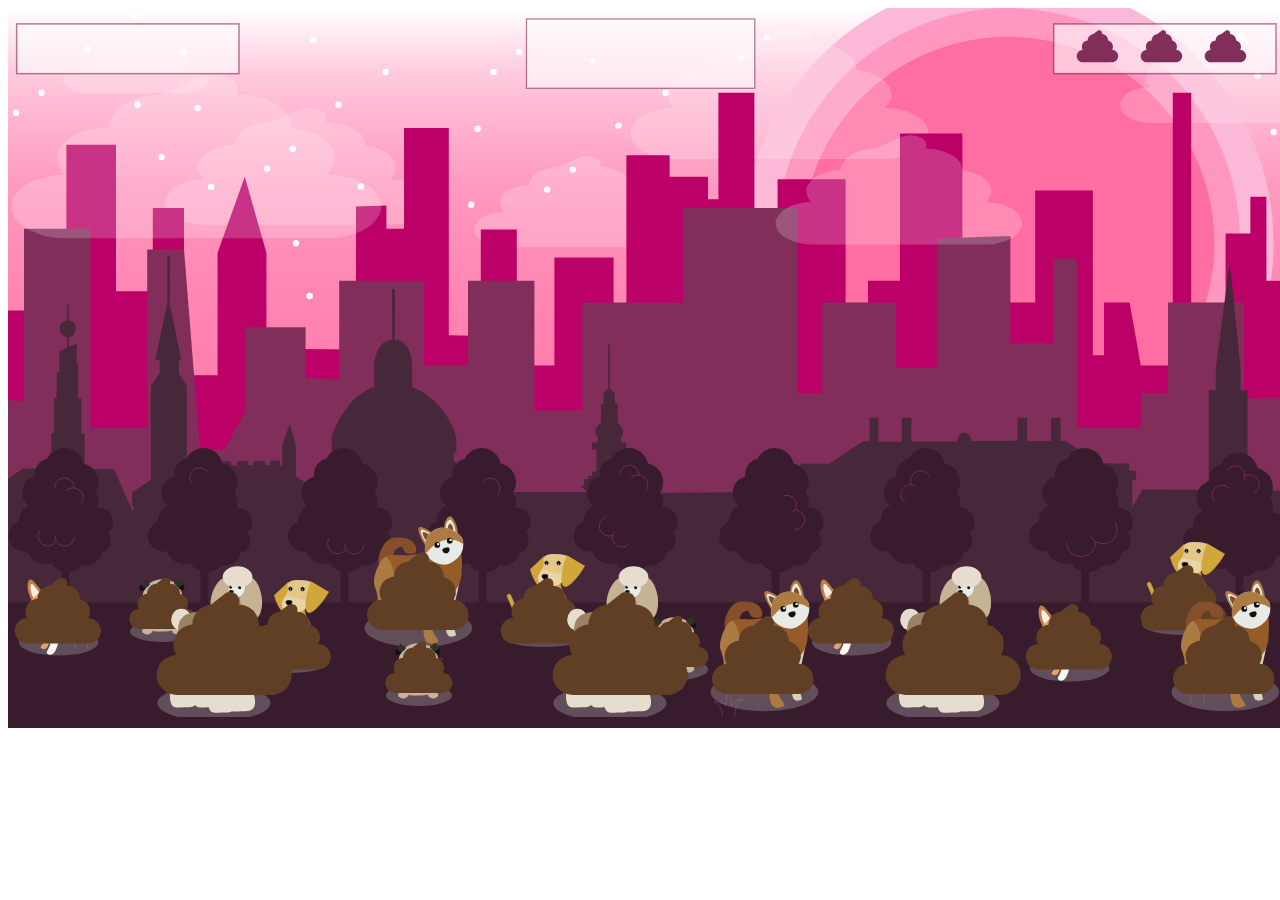
==== index.html @ f3a8248a "all active elements implemented" ====
<!DOCTYPE html>
<html lang="da">

<head>
    <meta charset="utf-8">
    <meta name="viewport" content="width=device-width, initial-scale=1.0">
    <title>Hundespillet</title>
    <link rel="stylesheet" href="stylesheet.css">
</head>

<body>

    <div id="screen">
        <div id="menu_background"></div>
        <div id="game">
            <div id="game_background"></div>

            <div id="game_elements">

                <!-- Corgi -->
                <div id="Corgi_1"></div>
                <div id="Lort_Interaktiv_Corgi_1"></div>

                <div id="Corgi_2"></div>
                <div id="Lort_Interaktiv_Corgi_2"></div>

                <div id="Corgi_3"></div>
                <div id="Lort_Interaktiv_Corgi_3"></div>

                <!-- Lab -->
                <div id="Lab_1"></div>
                <div id="Lort_Interaktiv_Lab_1"></div>

                <div id="Lab_2"></div>
                <div id="Lort_Interaktiv_Lab_2"></div>

                <div id="Lab_3"></div>
                <div id="Lort_Interaktiv_Lab_3"></div>

                <!-- Mops -->
                <div id="Mops_1"></div>
                <div id="Lort_Interaktiv_Mops_1"></div>

                <div id="Mops_2"></div>
                <div id="Lort_Interaktiv_Mops_2"></div>

                <div id="Mops_3"></div>
                <div id="Lort_Interaktiv_Mops_3"></div>

                <!-- Puddel -->
                <div id="Puddel_1"></div>
                <div id="Lort_Interaktiv_Puddel_1"></div>

                <div id="Puddel_2"></div>
                <div id="Lort_Interaktiv_Puddel_2"></div>

                <div id="Puddel_3"></div>
                <div id="Lort_Interaktiv_Puddel_3"></div>

                <!-- Shiba Inu -->
                <div id="Shiba_Inu_1"></div>
                <div id="Lort_Interaktiv_Shiba_Inu_1"></div>

                <div id="Shiba_Inu_2"></div>
                <div id="Lort_Interaktiv_Shiba_Inu_2"></div>

                <div id="Shiba_Inu_3"></div>
                <div id="Lort_Interaktiv_Shiba_Inu_3"></div>

                <!-- Skyer -->
                <div id="Sky_1"> </div>
                <div id="Sky_2"></div>
            </div>

            <div id="game_ui">

                <!-- Point -->
                <div id="Point_Square"></div>

                <!-- Time -->
                <div id="Time_Square"></div>

                <!-- Life -->
                <div id="Life_Square"></div>
                <div id="Lort_Plus_1"></div>
                <div id="Lort_Plus_2"></div>
                <div id="Lort_Plus_3"> </div>

            </div>
        </div>

        <!-- STARTSKÆRM -->
        <div id="start">
            <div id="Lort_Start"></div>
        </div>

        <!-- SETTINGS MENU -->
        <div id="settings">
            <div id="Music"></div>
            <div id="Sound"></div>
            <div id="Exit"></div>
        </div>

        <!-- GAME OVER -->
        <div id="gameover">
            <div id="Play_Again"></div>
        </div>

        <!-- LEVEL COMPLETE -->
        <div id="levelcomplete">
            <div id="Play_More"></div>
        </div>
    </div>

</body>

</html>
---- stylesheet.css ----
#game_background {
    background-image: url(grafik/Baggrund.svg);
    background-repeat: no-repeat;
    background-size: 100%;

    width: 100vw;
    height: 56.25vw;

    position: relative;
    top: 0vw;
    left: 0vw;
}

#Point_Square {
    background-image: url(grafik/Point_Life_Square.svg);
    background-repeat: no-repeat;
    background-size: 100%;

    width: 20vw;
    height: 8vw;

    position: absolute;
    top: 0vw;
    left: 0vw;
}

#Time_Square {
    background-image: url(grafik/Time_Square.svg);
    background-repeat: no-repeat;
    background-size: 100%;

    width: 20vw;
    height: 8vw;

    position: absolute;
    top: 0vw;
    left: 40vw;
}

#Life_Square {
    background-image: url(grafik/Point_Life_Square.svg);
    background-repeat: no-repeat;
    background-size: 100%;

    width: 20vw;
    height: 8vw;

    position: absolute;
    top: 0vw;
    left: 81vw;
}

#Lort_Plus_1 {
    background-image: url(grafik/Lort_Plus_Point.svg);
    background-repeat: no-repeat;
    background-size: 100%;

    width: 3.5vw;
    height: 3.5vw;

    position: absolute;
    top: 2.3vw;
    left: 84vw;
    z-index: 2;
}

#Lort_Plus_2 {
    background-image: url(grafik/Lort_Plus_Point.svg);
    background-repeat: no-repeat;
    background-size: 100%;

    width: 3.5vw;
    height: 3.5vw;

    position: absolute;
    top: 2.3vw;
    left: 89vw;
    z-index: 2;
}

#Lort_Plus_3 {
    background-image: url(grafik/Lort_Plus_Point.svg);
    background-repeat: no-repeat;
    background-size: 100%;

    width: 3.5vw;
    height: 3.5vw;

    position: absolute;
    top: 2.3vw;
    left: 94vw;
    z-index: 2;
}

#Sky_1 {
    background-image: url(grafik/Sky.svg);
    background-repeat: no-repeat;
    background-size: 100%;

    width: 30vw;
    height: 15vw;

    position: absolute;
    top: 5vw;
    left: 0vw;
    z-index: 2;
}

#Sky_2 {
    background-image: url(grafik/Sky.svg);
    background-repeat: no-repeat;
    background-size: 100%;

    width: 20vw;
    height: 10vw;

    position: absolute;
    top: 10vw;
    left: 60vw;
    z-index: 2;
}

#Corgi_1 {
    background-image: url(grafik/Corgi.svg);
    background-repeat: no-repeat;
    background-size: 70%;

    width: 10vw;
    height: 10vw;

    position: absolute;
    top: 45vw;
    left: 1vw;
    z-index: 2;
}

#Lort_Interaktiv_Corgi_1 {
    background-image: url(grafik/Lort_Interaktiv.svg);
    background-repeat: no-repeat;
    background-size: 70%;

    width: 10vw;
    height: 10vw;

    position: absolute;
    top: 45vw;
    left: 1vw;
    z-index: 3;
}

#Corgi_2 {
    background-image: url(grafik/Corgi.svg);
    background-repeat: no-repeat;
    background-size: 70%;

    width: 10vw;
    height: 10vw;

    position: absolute;
    top: 47vw;
    left: 80vw;
    z-index: 2;
}

#Lort_Interaktiv_Corgi_2 {
    background-image: url(grafik/Lort_Interaktiv.svg);
    background-repeat: no-repeat;
    background-size: 70%;

    width: 10vw;
    height: 10vw;

    position: absolute;
    top: 47vw;
    left: 80vw;
    z-index: 3;
}

#Corgi_3 {
    background-image: url(grafik/Corgi.svg);
    background-repeat: no-repeat;
    background-size: 70%;

    width: 10vw;
    height: 10vw;

    position: absolute;
    top: 45vw;
    left: 63vw;
    z-index: 2;
}

#Lort_Interaktiv_Corgi_3 {
    background-image: url(grafik/Lort_Interaktiv.svg);
    background-repeat: no-repeat;
    background-size: 70%;

    width: 10vw;
    height: 10vw;

    position: absolute;
    top: 45vw;
    left: 63vw;
    z-index: 3;
}

#Lab_1 {
    background-image: url(grafik/Lab.svg);
    background-repeat: no-repeat;
    background-size: 70%;

    width: 10vw;
    height: 12vw;

    position: absolute;
    top: 42vw;
    left: 89vw;
    z-index: 2;
}

#Lort_Interaktiv_Lab_1 {
    background-image: url(grafik/Lort_Interaktiv.svg);
    background-repeat: no-repeat;
    background-size: 70%;

    width: 10vw;
    height: 10vw;

    position: absolute;
    top: 44vw;
    left: 89vw;
    z-index: 3;
}

#Lab_2 {
    background-image: url(grafik/Lab.svg);
    background-repeat: no-repeat;
    background-size: 70%;

    width: 10vw;
    height: 12vw;

    position: absolute;
    top: 43vw;
    left: 39vw;
    z-index: 2;
}

#Lort_Interaktiv_Lab_2 {
    background-image: url(grafik/Lort_Interaktiv.svg);
    background-repeat: no-repeat;
    background-size: 70%;

    width: 10vw;
    height: 10vw;

    position: absolute;
    top: 45vw;
    left: 39vw;
    z-index: 3;
}

#Lab_3 {
    background-image: url(grafik/Lab.svg);
    background-repeat: no-repeat;
    background-size: 70%;

    width: 10vw;
    height: 12vw;

    position: absolute;
    top: 45vw;
    left: 19vw;
    z-index: 2;
}

#Lort_Interaktiv_Lab_3 {
    background-image: url(grafik/Lort_Interaktiv.svg);
    background-repeat: no-repeat;
    background-size: 70%;

    width: 10vw;
    height: 10vw;

    position: absolute;
    top: 47vw;
    left: 19vw;
    z-index: 3;
}

#Mops_1 {
    background-image: url(grafik/Mops.svg);
    background-repeat: no-repeat;
    background-size: 55%;

    width: 10vw;
    height: 10vw;

    position: absolute;
    top: 45vw;
    left: 10vw;
    z-index: 2;
}

#Lort_Interaktiv_Mops_1 {
    background-image: url(grafik/Lort_Interaktiv.svg);
    background-repeat: no-repeat;
    background-size: 55%;

    width: 10vw;
    height: 10vw;

    position: absolute;
    top: 45vw;
    left: 10vw;
    z-index: 3;
}

#Mops_2 {
    background-image: url(grafik/Mops.svg);
    background-repeat: no-repeat;
    background-size: 55%;

    width: 10vw;
    height: 10vw;

    position: absolute;
    top: 50vw;
    left: 30vw;
    z-index: 4;
}

#Lort_Interaktiv_Mops_2 {
    background-image: url(grafik/Lort_Interaktiv.svg);
    background-repeat: no-repeat;
    background-size: 55%;

    width: 10vw;
    height: 10vw;

    position: absolute;
    top: 50vw;
    left: 30vw;
    z-index: 5;
}

#Mops_3 {
    background-image: url(grafik/Mops.svg);
    background-repeat: no-repeat;
    background-size: 55%;

    width: 10vw;
    height: 10vw;

    position: absolute;
    top: 48vw;
    left: 50vw;
    z-index: 2;
}

#Lort_Interaktiv_Mops_3 {
    background-image: url(grafik/Lort_Interaktiv.svg);
    background-repeat: no-repeat;
    background-size: 55%;

    width: 10vw;
    height: 10vw;

    position: absolute;
    top: 48vw;
    left: 50vw;
    z-index: 3;
}

#Puddel_1 {
    background-image: url(grafik/Puddel.svg);
    background-repeat: no-repeat;
    background-size: 55%;

    width: 17vw;
    height: 12vw;

    position: absolute;
    top: 44vw;
    left: 69vw;
    z-index: 2;
}

#Lort_Interaktiv_Puddel_1 {
    background-image: url(grafik/Lort_Interaktiv.svg);
    background-repeat: no-repeat;
    background-size: 55%;

    width: 20vw;
    height: 10vw;

    position: absolute;
    top: 46vw;
    left: 69vw;
    z-index: 3;
}

#Puddel_2 {
    background-image: url(grafik/Puddel.svg);
    background-repeat: no-repeat;
    background-size: 55%;

    width: 17vw;
    height: 12vw;

    position: absolute;
    top: 44vw;
    left: 43vw;
    z-index: 4;
}

#Lort_Interaktiv_Puddel_2 {
    background-image: url(grafik/Lort_Interaktiv.svg);
    background-repeat: no-repeat;
    background-size: 55%;

    width: 20vw;
    height: 10vw;

    position: absolute;
    top: 46vw;
    left: 43vw;
    z-index: 5;
}

#Puddel_3 {
    background-image: url(grafik/Puddel.svg);
    background-repeat: no-repeat;
    background-size: 55%;

    width: 17vw;
    height: 12vw;

    position: absolute;
    top: 44vw;
    left: 12vw;
    z-index: 4;
}

#Lort_Interaktiv_Puddel_3 {
    background-image: url(grafik/Lort_Interaktiv.svg);
    background-repeat: no-repeat;
    background-size: 55%;

    width: 20vw;
    height: 10vw;

    position: absolute;
    top: 46vw;
    left: 12vw;
    z-index: 5;
}

#Shiba_Inu_1 {
    background-image: url(grafik/Shiba_Inu.svg);
    background-repeat: no-repeat;
    background-size: 55%;

    width: 17vw;
    height: 12vw;

    position: absolute;
    top: 40vw;
    left: 28vw;
    z-index: 2;
}

#Lort_Interaktiv_Shiba_Inu_1 {
    background-image: url(grafik/Lort_Interaktiv.svg);
    background-repeat: no-repeat;
    background-size: 55%;

    width: 15vw;
    height: 10vw;

    position: absolute;
    top: 43vw;
    left: 28.50vw;
    z-index: 3;
}

#Shiba_Inu_2 {
    background-image: url(grafik/Shiba_Inu.svg);
    background-repeat: no-repeat;
    background-size: 55%;

    width: 17vw;
    height: 12vw;

    position: absolute;
    top: 45vw;
    left: 55vw;
    z-index: 4;
}

#Lort_Interaktiv_Shiba_Inu_2 {
    background-image: url(grafik/Lort_Interaktiv.svg);
    background-repeat: no-repeat;
    background-size: 55%;

    width: 15vw;
    height: 10vw;

    position: absolute;
    top: 48vw;
    left: 55.50vw;
    z-index: 5;
}

#Shiba_Inu_3 {
    background-image: url(grafik/Shiba_Inu.svg);
    background-repeat: no-repeat;
    background-size: 55%;

    width: 17vw;
    height: 12vw;

    position: absolute;
    top: 45vw;
    left: 91vw;
    z-index: 4;
}

#Lort_Interaktiv_Shiba_Inu_3 {
    background-image: url(grafik/Lort_Interaktiv.svg);
    background-repeat: no-repeat;
    background-size: 55%;

    width: 15vw;
    height: 10vw;

    position: absolute;
    top: 48vw;
    left: 91.50vw;
    z-index: 5;
}
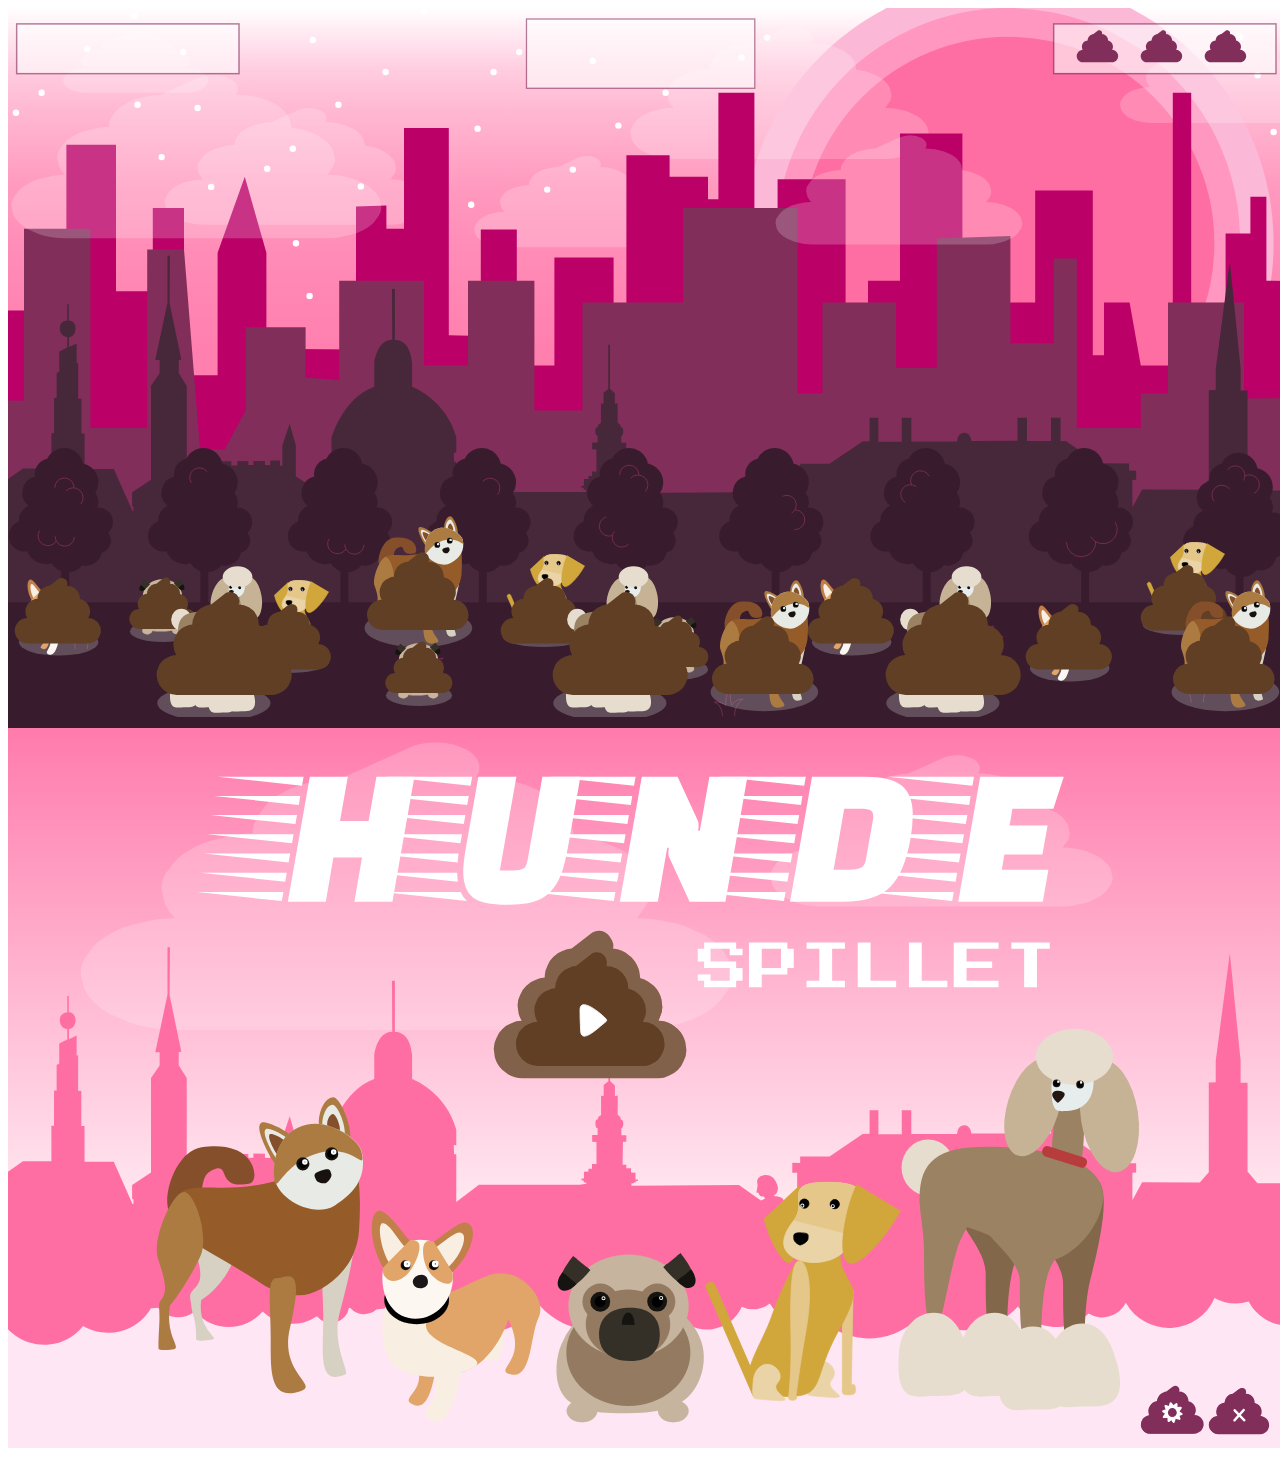
==== commit 504ec91c: "titelskærm complete (all elements implemented)" ====
--- a/index.html
+++ b/index.html
@@ -89,9 +89,11 @@
             </div>
         </div>
 
-        <!-- STARTSKÆRM -->
+        <!-- TITELSKÆRM -->
         <div id="start">
-            <div id="Lort_Start"></div>
+            <div id="Startknap"></div>
+            <div id="Start_Exit"></div>
+            <div id="Start_Settings"></div>
         </div>
 
         <!-- SETTINGS MENU -->
--- a/stylesheet.css
+++ b/stylesheet.css
@@ -1,3 +1,5 @@
+/********** SPIL **********/
+
 #game_background {
     background-image: url(grafik/Baggrund.svg);
     background-repeat: no-repeat;
@@ -539,3 +541,59 @@
     left: 91.50vw;
     z-index: 5;
 }
+
+/********** TITELSKÆRM **********/
+#start {
+    background-image: url(grafik/Titelsk%C3%A6rm.svg);
+    background-repeat: no-repeat;
+    background-size: 100%;
+
+    width: 100vw;
+    height: 56.25vw;
+
+    position: relative;
+    top: 0vw;
+    left: 0vw;
+}
+
+#Startknap {
+    background-image: url(grafik/Lort_Start.svg);
+    background-repeat: no-repeat;
+    background-size: 100%;
+
+    width: 16vw;
+    height: 16vw;
+
+    position: absolute;
+    top: 15vw;
+    left: 37.50vw;
+    z-index: 1;
+}
+
+#Start_Settings {
+    background-image: url(grafik/Lort_Settings.svg);
+    background-repeat: no-repeat;
+    background-size: 100%;
+
+    width: 5.5vw;
+    height: 6vw;
+
+    position: absolute;
+    top: 51.1vw;
+    left: 88.2vw;
+    z-index: 2;
+}
+
+#Start_Exit {
+    background-image: url(grafik/Lort_Exit.svg);
+    background-repeat: no-repeat;
+    background-size: 100%;
+
+    width: 5.5vw;
+    height: 6vw;
+
+    position: absolute;
+    top: 51.1vw;
+    left: 93.4vw;
+    z-index: 2;
+}
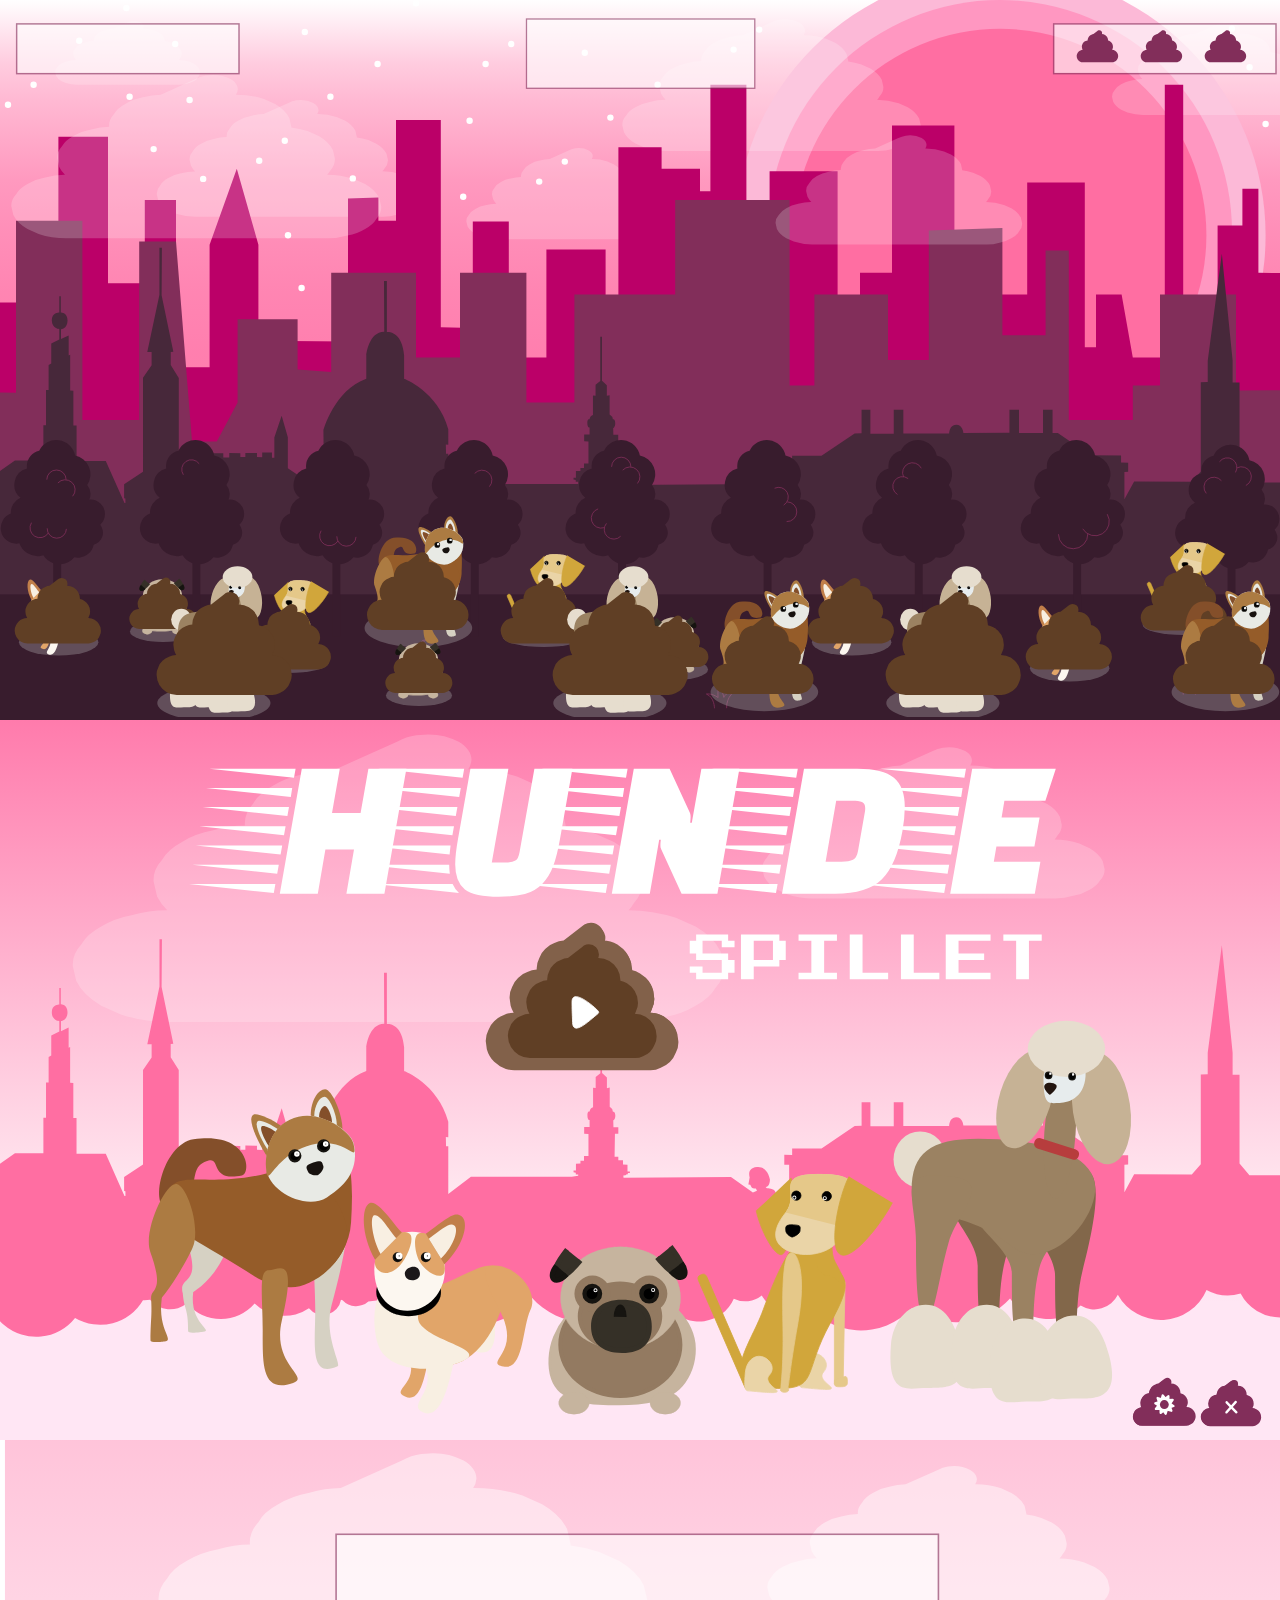
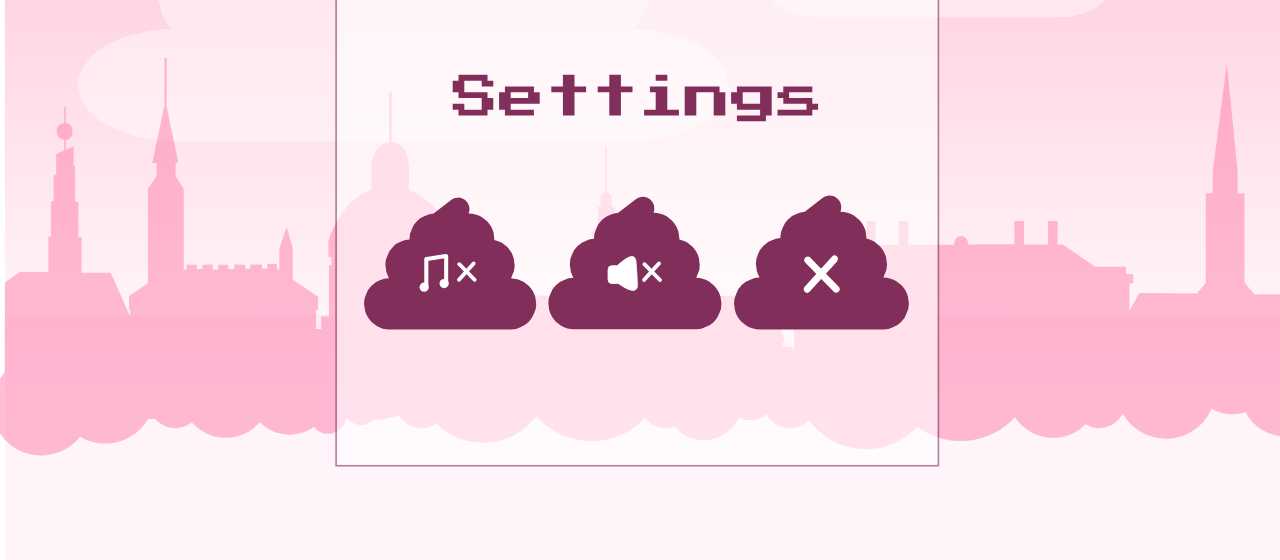
==== commit 5e2ecca4: "settings completed (new files in grafik)" ====
--- a/index.html
+++ b/index.html
@@ -98,9 +98,9 @@
 
         <!-- SETTINGS MENU -->
         <div id="settings">
-            <div id="Music"></div>
-            <div id="Sound"></div>
-            <div id="Exit"></div>
+            <div id="Settings_Music"></div>
+            <div id="Settings_Sound"></div>
+            <div id="Settings_Exit"></div>
         </div>
 
         <!-- GAME OVER -->
--- a/stylesheet.css
+++ b/stylesheet.css
@@ -1,3 +1,7 @@
+body {
+    margin: 0;
+}
+
 /********** SPIL **********/
 
 #game_background {
@@ -597,3 +601,59 @@
     left: 93.4vw;
     z-index: 2;
 }
+
+/********** SETTINGS **********/
+#settings {
+    background-image: url(grafik/Settings.svg);
+    background-repeat: no-repeat;
+    background-size: 100%;
+
+    width: 100vw;
+    height: 56.25vw;
+
+    position: relative;
+    top: 0vw;
+    left: 0vw;
+}
+
+#Settings_Music {
+    background-image: url(grafik/Lort_Mute_Music.svg);
+    background-repeat: no-repeat;
+    background-size: 100%;
+
+    width: 16vw;
+    height: 16vw;
+
+    position: absolute;
+    top: 27vw;
+    left: 27.2vw;
+    z-index: 1;
+}
+
+#Settings_Sound {
+    background-image: url(grafik/Lort_Mute_Sound.svg);
+    background-repeat: no-repeat;
+    background-size: 100%;
+
+    width: 16vw;
+    height: 16vw;
+
+    position: absolute;
+    top: 27vw;
+    left: 41.6vw;
+    z-index: 1;
+}
+
+#Settings_Exit {
+    background-image: url(grafik/Lort_Exit.svg);
+    background-repeat: no-repeat;
+    background-size: 100%;
+
+    width: 16vw;
+    height: 16vw;
+
+    position: absolute;
+    top: 26.4vw;
+    left: 56.1vw;
+    z-index: 1;
+}
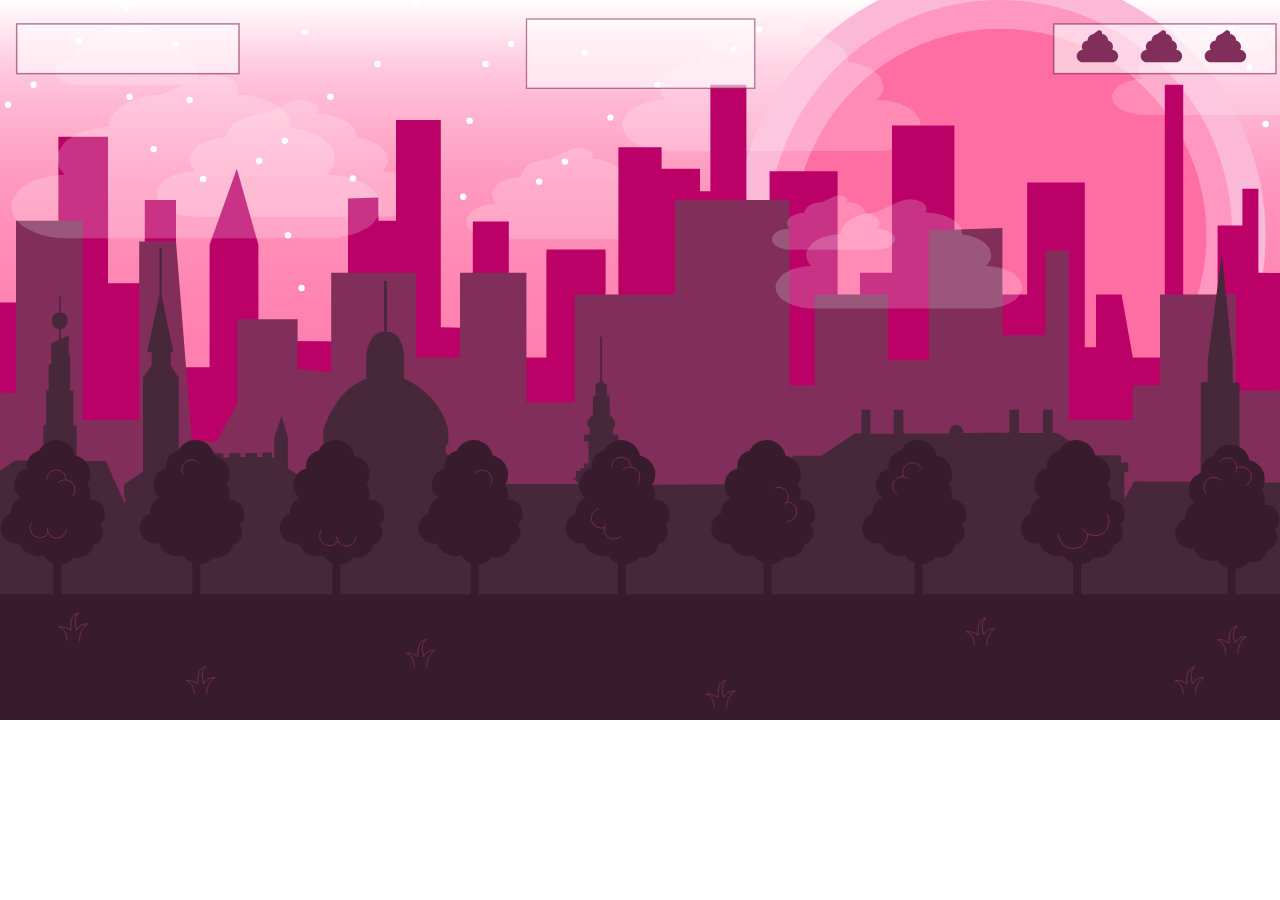
==== commit 5260fadd: "sky animations added" ====
--- a/index.html
+++ b/index.html
@@ -68,8 +68,10 @@
                 <div id="Lort_Interaktiv_Shiba_Inu_3"></div>
 
                 <!-- Skyer -->
-                <div id="Sky_1"> </div>
-                <div id="Sky_2"></div>
+                <div id="Sky_1" class="sky_1_side_to_side"></div>
+                <div id="Sky_2" class="sky_2_side_to_side"></div>
+                <div id="Sky_3" class="sky_3_side_to_side"></div>
+                <div id="Sky_4" class="sky_4_side_to_side"></div>
             </div>
 
             <div id="game_ui">
--- a/stylesheet.css
+++ b/stylesheet.css
@@ -112,6 +112,14 @@
     z-index: 2;
 }
 
+.sky_1_side_to_side {
+    animation-name: side_to_side;
+    animation-duration: 40s;
+    animation-iteration-count: infinite;
+    animation-fill-mode: forwards;
+    animation-timing-function: linear;
+}
+
 #Sky_2 {
     background-image: url(grafik/Sky.svg);
     background-repeat: no-repeat;
@@ -121,539 +129,664 @@
     height: 10vw;
 
     position: absolute;
-    top: 10vw;
+    top: 15vw;
     left: 60vw;
     z-index: 2;
 }
 
-#Corgi_1 {
-    background-image: url(grafik/Corgi.svg);
-    background-repeat: no-repeat;
-    background-size: 70%;
-
-    width: 10vw;
-    height: 10vw;
-
-    position: absolute;
-    top: 45vw;
-    left: 1vw;
-    z-index: 2;
-}
-
-#Lort_Interaktiv_Corgi_1 {
-    background-image: url(grafik/Lort_Interaktiv.svg);
-    background-repeat: no-repeat;
-    background-size: 70%;
-
-    width: 10vw;
-    height: 10vw;
-
-    position: absolute;
-    top: 45vw;
-    left: 1vw;
-    z-index: 3;
-}
-
-#Corgi_2 {
-    background-image: url(grafik/Corgi.svg);
-    background-repeat: no-repeat;
-    background-size: 70%;
-
-    width: 10vw;
-    height: 10vw;
-
-    position: absolute;
-    top: 47vw;
-    left: 80vw;
-    z-index: 2;
-}
-
-#Lort_Interaktiv_Corgi_2 {
-    background-image: url(grafik/Lort_Interaktiv.svg);
-    background-repeat: no-repeat;
-    background-size: 70%;
-
-    width: 10vw;
-    height: 10vw;
-
-    position: absolute;
-    top: 47vw;
-    left: 80vw;
-    z-index: 3;
-}
-
-#Corgi_3 {
-    background-image: url(grafik/Corgi.svg);
-    background-repeat: no-repeat;
-    background-size: 70%;
-
-    width: 10vw;
-    height: 10vw;
-
-    position: absolute;
-    top: 45vw;
-    left: 63vw;
-    z-index: 2;
-}
-
-#Lort_Interaktiv_Corgi_3 {
-    background-image: url(grafik/Lort_Interaktiv.svg);
-    background-repeat: no-repeat;
-    background-size: 70%;
-
-    width: 10vw;
-    height: 10vw;
-
-    position: absolute;
-    top: 45vw;
-    left: 63vw;
-    z-index: 3;
-}
-
-#Lab_1 {
-    background-image: url(grafik/Lab.svg);
-    background-repeat: no-repeat;
-    background-size: 70%;
-
-    width: 10vw;
-    height: 12vw;
-
-    position: absolute;
-    top: 42vw;
-    left: 89vw;
-    z-index: 2;
-}
-
-#Lort_Interaktiv_Lab_1 {
-    background-image: url(grafik/Lort_Interaktiv.svg);
-    background-repeat: no-repeat;
-    background-size: 70%;
-
-    width: 10vw;
-    height: 10vw;
-
-    position: absolute;
-    top: 44vw;
-    left: 89vw;
-    z-index: 3;
-}
-
-#Lab_2 {
-    background-image: url(grafik/Lab.svg);
-    background-repeat: no-repeat;
-    background-size: 70%;
-
-    width: 10vw;
-    height: 12vw;
-
-    position: absolute;
-    top: 43vw;
-    left: 39vw;
-    z-index: 2;
-}
-
-#Lort_Interaktiv_Lab_2 {
-    background-image: url(grafik/Lort_Interaktiv.svg);
-    background-repeat: no-repeat;
-    background-size: 70%;
-
-    width: 10vw;
-    height: 10vw;
-
-    position: absolute;
-    top: 45vw;
-    left: 39vw;
-    z-index: 3;
-}
-
-#Lab_3 {
-    background-image: url(grafik/Lab.svg);
-    background-repeat: no-repeat;
-    background-size: 70%;
-
-    width: 10vw;
-    height: 12vw;
-
-    position: absolute;
-    top: 45vw;
-    left: 19vw;
-    z-index: 2;
-}
-
-#Lort_Interaktiv_Lab_3 {
-    background-image: url(grafik/Lort_Interaktiv.svg);
-    background-repeat: no-repeat;
-    background-size: 70%;
-
-    width: 10vw;
-    height: 10vw;
-
-    position: absolute;
-    top: 47vw;
-    left: 19vw;
-    z-index: 3;
-}
-
-#Mops_1 {
-    background-image: url(grafik/Mops.svg);
-    background-repeat: no-repeat;
-    background-size: 55%;
-
-    width: 10vw;
-    height: 10vw;
-
-    position: absolute;
-    top: 45vw;
-    left: 10vw;
-    z-index: 2;
-}
-
-#Lort_Interaktiv_Mops_1 {
-    background-image: url(grafik/Lort_Interaktiv.svg);
-    background-repeat: no-repeat;
-    background-size: 55%;
-
-    width: 10vw;
-    height: 10vw;
-
-    position: absolute;
-    top: 45vw;
-    left: 10vw;
-    z-index: 3;
-}
-
-#Mops_2 {
-    background-image: url(grafik/Mops.svg);
-    background-repeat: no-repeat;
-    background-size: 55%;
-
-    width: 10vw;
-    height: 10vw;
-
-    position: absolute;
-    top: 50vw;
-    left: 30vw;
-    z-index: 4;
-}
-
-#Lort_Interaktiv_Mops_2 {
-    background-image: url(grafik/Lort_Interaktiv.svg);
-    background-repeat: no-repeat;
-    background-size: 55%;
-
-    width: 10vw;
-    height: 10vw;
-
-    position: absolute;
-    top: 50vw;
-    left: 30vw;
-    z-index: 5;
-}
-
-#Mops_3 {
-    background-image: url(grafik/Mops.svg);
-    background-repeat: no-repeat;
-    background-size: 55%;
-
-    width: 10vw;
-    height: 10vw;
-
-    position: absolute;
-    top: 48vw;
-    left: 50vw;
-    z-index: 2;
-}
-
-#Lort_Interaktiv_Mops_3 {
-    background-image: url(grafik/Lort_Interaktiv.svg);
-    background-repeat: no-repeat;
-    background-size: 55%;
-
-    width: 10vw;
-    height: 10vw;
-
-    position: absolute;
-    top: 48vw;
-    left: 50vw;
-    z-index: 3;
-}
-
-#Puddel_1 {
-    background-image: url(grafik/Puddel.svg);
-    background-repeat: no-repeat;
-    background-size: 55%;
-
-    width: 17vw;
-    height: 12vw;
-
-    position: absolute;
-    top: 44vw;
-    left: 69vw;
-    z-index: 2;
-}
-
-#Lort_Interaktiv_Puddel_1 {
-    background-image: url(grafik/Lort_Interaktiv.svg);
-    background-repeat: no-repeat;
-    background-size: 55%;
+.sky_2_side_to_side {
+    animation-name: side_to_side;
+    animation-duration: 50s;
+    animation-iteration-count: infinite;
+    animation-fill-mode: forwards;
+    animation-timing-function: linear;
+}
+
+#Sky_3 {
+    background-image: url(grafik/Sky.svg);
+    background-repeat: no-repeat;
+    background-size: 850%;
 
     width: 20vw;
     height: 10vw;
 
     position: absolute;
-    top: 46vw;
-    left: 69vw;
-    z-index: 3;
-}
-
-#Puddel_2 {
-    background-image: url(grafik/Puddel.svg);
-    background-repeat: no-repeat;
-    background-size: 55%;
-
-    width: 17vw;
-    height: 12vw;
-
-    position: absolute;
-    top: 44vw;
-    left: 43vw;
-    z-index: 4;
-}
-
-#Lort_Interaktiv_Puddel_2 {
-    background-image: url(grafik/Lort_Interaktiv.svg);
-    background-repeat: no-repeat;
-    background-size: 55%;
+    top: 15vw;
+    left: 60vw;
+    z-index: 2;
+}
+
+.sky_3_side_to_side {
+    animation-name: side_to_side;
+    animation-duration: 55s;
+    animation-iteration-count: infinite;
+    animation-fill-mode: forwards;
+    animation-timing-function: linear;
+}
+
+#Sky_4 {
+    background-image: url(grafik/Sky.svg);
+    background-repeat: no-repeat;
+    background-size: 50%;
 
     width: 20vw;
     height: 10vw;
 
     position: absolute;
-    top: 46vw;
-    left: 43vw;
-    z-index: 5;
-}
-
-#Puddel_3 {
-    background-image: url(grafik/Puddel.svg);
-    background-repeat: no-repeat;
-    background-size: 55%;
-
-    width: 17vw;
-    height: 12vw;
-
-    position: absolute;
-    top: 44vw;
-    left: 12vw;
-    z-index: 4;
-}
-
-#Lort_Interaktiv_Puddel_3 {
-    background-image: url(grafik/Lort_Interaktiv.svg);
-    background-repeat: no-repeat;
-    background-size: 55%;
-
-    width: 20vw;
-    height: 10vw;
-
-    position: absolute;
-    top: 46vw;
-    left: 12vw;
-    z-index: 5;
-}
-
-#Shiba_Inu_1 {
-    background-image: url(grafik/Shiba_Inu.svg);
-    background-repeat: no-repeat;
-    background-size: 55%;
-
-    width: 17vw;
-    height: 12vw;
-
-    position: absolute;
-    top: 40vw;
-    left: 28vw;
+    top: 15vw;
+    left: 60vw;
     z-index: 2;
 }
 
-#Lort_Interaktiv_Shiba_Inu_1 {
-    background-image: url(grafik/Lort_Interaktiv.svg);
-    background-repeat: no-repeat;
-    background-size: 55%;
-
-    width: 15vw;
-    height: 10vw;
-
-    position: absolute;
-    top: 43vw;
-    left: 28.50vw;
-    z-index: 3;
-}
-
-#Shiba_Inu_2 {
-    background-image: url(grafik/Shiba_Inu.svg);
-    background-repeat: no-repeat;
-    background-size: 55%;
-
-    width: 17vw;
-    height: 12vw;
-
-    position: absolute;
-    top: 45vw;
-    left: 55vw;
-    z-index: 4;
-}
-
-#Lort_Interaktiv_Shiba_Inu_2 {
-    background-image: url(grafik/Lort_Interaktiv.svg);
-    background-repeat: no-repeat;
-    background-size: 55%;
-
-    width: 15vw;
-    height: 10vw;
-
-    position: absolute;
-    top: 48vw;
-    left: 55.50vw;
-    z-index: 5;
-}
-
-#Shiba_Inu_3 {
-    background-image: url(grafik/Shiba_Inu.svg);
-    background-repeat: no-repeat;
-    background-size: 55%;
-
-    width: 17vw;
-    height: 12vw;
-
-    position: absolute;
-    top: 45vw;
-    left: 91vw;
-    z-index: 4;
-}
-
-#Lort_Interaktiv_Shiba_Inu_3 {
-    background-image: url(grafik/Lort_Interaktiv.svg);
-    background-repeat: no-repeat;
-    background-size: 55%;
-
-    width: 15vw;
-    height: 10vw;
-
-    position: absolute;
-    top: 48vw;
-    left: 91.50vw;
-    z-index: 5;
-}
-
-/********** TITELSKÆRM **********/
-#start {
-    background-image: url(grafik/Titelsk%C3%A6rm.svg);
-    background-repeat: no-repeat;
-    background-size: 100%;
-
-    width: 100vw;
-    height: 56.25vw;
-
-    position: relative;
-    top: 0vw;
-    left: 0vw;
-}
-
-#Startknap {
-    background-image: url(grafik/Lort_Start.svg);
-    background-repeat: no-repeat;
-    background-size: 100%;
-
-    width: 16vw;
-    height: 16vw;
-
-    position: absolute;
-    top: 15vw;
-    left: 37.50vw;
-    z-index: 1;
-}
-
-#Start_Settings {
-    background-image: url(grafik/Lort_Settings.svg);
-    background-repeat: no-repeat;
-    background-size: 100%;
-
-    width: 5.5vw;
-    height: 6vw;
-
-    position: absolute;
-    top: 51.1vw;
-    left: 88.2vw;
-    z-index: 2;
-}
-
-#Start_Exit {
-    background-image: url(grafik/Lort_Exit.svg);
-    background-repeat: no-repeat;
-    background-size: 100%;
-
-    width: 5.5vw;
-    height: 6vw;
-
-    position: absolute;
-    top: 51.1vw;
-    left: 93.4vw;
-    z-index: 2;
-}
-
-/********** SETTINGS **********/
-#settings {
-    background-image: url(grafik/Settings.svg);
-    background-repeat: no-repeat;
-    background-size: 100%;
-
-    width: 100vw;
-    height: 56.25vw;
-
-    position: relative;
-    top: 0vw;
-    left: 0vw;
-}
-
-#Settings_Music {
-    background-image: url(grafik/Lort_Mute_Music.svg);
-    background-repeat: no-repeat;
-    background-size: 100%;
-
-    width: 16vw;
-    height: 16vw;
-
-    position: absolute;
-    top: 27vw;
-    left: 27.2vw;
-    z-index: 1;
-}
-
-#Settings_Sound {
-    background-image: url(grafik/Lort_Mute_Sound.svg);
-    background-repeat: no-repeat;
-    background-size: 100%;
-
-    width: 16vw;
-    height: 16vw;
-
-    position: absolute;
-    top: 27vw;
-    left: 41.6vw;
-    z-index: 1;
-}
-
-#Settings_Exit {
-    background-image: url(grafik/Lort_Exit.svg);
-    background-repeat: no-repeat;
-    background-size: 100%;
-
-    width: 16vw;
-    height: 16vw;
-
-    position: absolute;
-    top: 26.4vw;
-    left: 56.1vw;
-    z-index: 1;
-}
+.sky_4_side_to_side {
+    animation-name: side_to_side;
+    animation-duration: 50s;
+    animation-iteration-count: infinite;
+    animation-fill-mode: forwards;
+    animation-timing-function: linear;
+}
+
+@keyframes side_to_side {
+    from {
+        transform: translateX(-100vw);
+    }
+
+    to {
+        transform: translateX(100vw);
+    }
+
+    #Corgi_1 {
+        background-image: url(grafik/Corgi.svg);
+        background-repeat: no-repeat;
+        background-size: 70%;
+
+        width: 10vw;
+        height: 10vw;
+
+        position: absolute;
+        top: 45vw;
+        left: 1vw;
+        z-index: 2;
+    }
+
+    #Lort_Interaktiv_Corgi_1 {
+        background-image: url(grafik/Lort_Interaktiv.svg);
+        background-repeat: no-repeat;
+        background-size: 70%;
+
+        width: 10vw;
+        height: 10vw;
+
+        position: absolute;
+        top: 45vw;
+        left: 1vw;
+        z-index: 3;
+    }
+
+    #Corgi_2 {
+        background-image: url(grafik/Corgi.svg);
+        background-repeat: no-repeat;
+        background-size: 70%;
+
+        width: 10vw;
+        height: 10vw;
+
+        position: absolute;
+        top: 47vw;
+        left: 80vw;
+        z-index: 2;
+    }
+
+    #Lort_Interaktiv_Corgi_2 {
+        background-image: url(grafik/Lort_Interaktiv.svg);
+        background-repeat: no-repeat;
+        background-size: 70%;
+
+        width: 10vw;
+        height: 10vw;
+
+        position: absolute;
+        top: 47vw;
+        left: 80vw;
+        z-index: 3;
+    }
+
+    #Corgi_3 {
+        background-image: url(grafik/Corgi.svg);
+        background-repeat: no-repeat;
+        background-size: 70%;
+
+        width: 10vw;
+        height: 10vw;
+
+        position: absolute;
+        top: 45vw;
+        left: 63vw;
+        z-index: 2;
+    }
+
+    #Lort_Interaktiv_Corgi_3 {
+        background-image: url(grafik/Lort_Interaktiv.svg);
+        background-repeat: no-repeat;
+        background-size: 70%;
+
+        width: 10vw;
+        height: 10vw;
+
+        position: absolute;
+        top: 45vw;
+        left: 63vw;
+        z-index: 3;
+    }
+
+    #Lab_1 {
+        background-image: url(grafik/Lab.svg);
+        background-repeat: no-repeat;
+        background-size: 70%;
+
+        width: 10vw;
+        height: 12vw;
+
+        position: absolute;
+        top: 42vw;
+        left: 89vw;
+        z-index: 2;
+    }
+
+    #Lort_Interaktiv_Lab_1 {
+        background-image: url(grafik/Lort_Interaktiv.svg);
+        background-repeat: no-repeat;
+        background-size: 70%;
+
+        width: 10vw;
+        height: 10vw;
+
+        position: absolute;
+        top: 44vw;
+        left: 89vw;
+        z-index: 3;
+    }
+
+    #Lab_2 {
+        background-image: url(grafik/Lab.svg);
+        background-repeat: no-repeat;
+        background-size: 70%;
+
+        width: 10vw;
+        height: 12vw;
+
+        position: absolute;
+        top: 43vw;
+        left: 39vw;
+        z-index: 2;
+    }
+
+    #Lort_Interaktiv_Lab_2 {
+        background-image: url(grafik/Lort_Interaktiv.svg);
+        background-repeat: no-repeat;
+        background-size: 70%;
+
+        width: 10vw;
+        height: 10vw;
+
+        position: absolute;
+        top: 45vw;
+        left: 39vw;
+        z-index: 3;
+    }
+
+    #Lab_3 {
+        background-image: url(grafik/Lab.svg);
+        background-repeat: no-repeat;
+        background-size: 70%;
+
+        width: 10vw;
+        height: 12vw;
+
+        position: absolute;
+        top: 45vw;
+        left: 19vw;
+        z-index: 2;
+    }
+
+    #Lort_Interaktiv_Lab_3 {
+        background-image: url(grafik/Lort_Interaktiv.svg);
+        background-repeat: no-repeat;
+        background-size: 70%;
+
+        width: 10vw;
+        height: 10vw;
+
+        position: absolute;
+        top: 47vw;
+        left: 19vw;
+        z-index: 3;
+    }
+
+    #Mops_1 {
+        background-image: url(grafik/Mops.svg);
+        background-repeat: no-repeat;
+        background-size: 55%;
+
+        width: 10vw;
+        height: 10vw;
+
+        position: absolute;
+        top: 45vw;
+        left: 10vw;
+        z-index: 2;
+    }
+
+    #Lort_Interaktiv_Mops_1 {
+        background-image: url(grafik/Lort_Interaktiv.svg);
+        background-repeat: no-repeat;
+        background-size: 55%;
+
+        width: 10vw;
+        height: 10vw;
+
+        position: absolute;
+        top: 45vw;
+        left: 10vw;
+        z-index: 3;
+    }
+
+    #Mops_2 {
+        background-image: url(grafik/Mops.svg);
+        background-repeat: no-repeat;
+        background-size: 55%;
+
+        width: 10vw;
+        height: 10vw;
+
+        position: absolute;
+        top: 50vw;
+        left: 30vw;
+        z-index: 4;
+    }
+
+    #Lort_Interaktiv_Mops_2 {
+        background-image: url(grafik/Lort_Interaktiv.svg);
+        background-repeat: no-repeat;
+        background-size: 55%;
+
+        width: 10vw;
+        height: 10vw;
+
+        position: absolute;
+        top: 50vw;
+        left: 30vw;
+        z-index: 5;
+    }
+
+    #Mops_3 {
+        background-image: url(grafik/Mops.svg);
+        background-repeat: no-repeat;
+        background-size: 55%;
+
+        width: 10vw;
+        height: 10vw;
+
+        position: absolute;
+        top: 48vw;
+        left: 50vw;
+        z-index: 2;
+    }
+
+    #Lort_Interaktiv_Mops_3 {
+        background-image: url(grafik/Lort_Interaktiv.svg);
+        background-repeat: no-repeat;
+        background-size: 55%;
+
+        width: 10vw;
+        height: 10vw;
+
+        position: absolute;
+        top: 48vw;
+        left: 50vw;
+        z-index: 3;
+    }
+
+    #Puddel_1 {
+        background-image: url(grafik/Puddel.svg);
+        background-repeat: no-repeat;
+        background-size: 55%;
+
+        width: 17vw;
+        height: 12vw;
+
+        position: absolute;
+        top: 44vw;
+        left: 69vw;
+        z-index: 2;
+    }
+
+    #Lort_Interaktiv_Puddel_1 {
+        background-image: url(grafik/Lort_Interaktiv.svg);
+        background-repeat: no-repeat;
+        background-size: 55%;
+
+        width: 20vw;
+        height: 10vw;
+
+        position: absolute;
+        top: 46vw;
+        left: 69vw;
+        z-index: 3;
+    }
+
+    #Puddel_2 {
+        background-image: url(grafik/Puddel.svg);
+        background-repeat: no-repeat;
+        background-size: 55%;
+
+        width: 17vw;
+        height: 12vw;
+
+        position: absolute;
+        top: 44vw;
+        left: 43vw;
+        z-index: 4;
+    }
+
+    #Lort_Interaktiv_Puddel_2 {
+        background-image: url(grafik/Lort_Interaktiv.svg);
+        background-repeat: no-repeat;
+        background-size: 55%;
+
+        width: 20vw;
+        height: 10vw;
+
+        position: absolute;
+        top: 46vw;
+        left: 43vw;
+        z-index: 5;
+    }
+
+    #Puddel_3 {
+        background-image: url(grafik/Puddel.svg);
+        background-repeat: no-repeat;
+        background-size: 55%;
+
+        width: 17vw;
+        height: 12vw;
+
+        position: absolute;
+        top: 44vw;
+        left: 12vw;
+        z-index: 4;
+    }
+
+    #Lort_Interaktiv_Puddel_3 {
+        background-image: url(grafik/Lort_Interaktiv.svg);
+        background-repeat: no-repeat;
+        background-size: 55%;
+
+        width: 20vw;
+        height: 10vw;
+
+        position: absolute;
+        top: 46vw;
+        left: 12vw;
+        z-index: 5;
+    }
+
+    #Shiba_Inu_1 {
+        background-image: url(grafik/Shiba_Inu.svg);
+        background-repeat: no-repeat;
+        background-size: 55%;
+
+        width: 17vw;
+        height: 12vw;
+
+        position: absolute;
+        top: 40vw;
+        left: 28vw;
+        z-index: 2;
+    }
+
+    #Lort_Interaktiv_Shiba_Inu_1 {
+        background-image: url(grafik/Lort_Interaktiv.svg);
+        background-repeat: no-repeat;
+        background-size: 55%;
+
+        width: 15vw;
+        height: 10vw;
+
+        position: absolute;
+        top: 43vw;
+        left: 28.50vw;
+        z-index: 3;
+    }
+
+    #Shiba_Inu_2 {
+        background-image: url(grafik/Shiba_Inu.svg);
+        background-repeat: no-repeat;
+        background-size: 55%;
+
+        width: 17vw;
+        height: 12vw;
+
+        position: absolute;
+        top: 45vw;
+        left: 55vw;
+        z-index: 4;
+    }
+
+    #Lort_Interaktiv_Shiba_Inu_2 {
+        background-image: url(grafik/Lort_Interaktiv.svg);
+        background-repeat: no-repeat;
+        background-size: 55%;
+
+        width: 15vw;
+        height: 10vw;
+
+        position: absolute;
+        top: 48vw;
+        left: 55.50vw;
+        z-index: 5;
+    }
+
+    #Shiba_Inu_3 {
+        background-image: url(grafik/Shiba_Inu.svg);
+        background-repeat: no-repeat;
+        background-size: 55%;
+
+        width: 17vw;
+        height: 12vw;
+
+        position: absolute;
+        top: 45vw;
+        left: 91vw;
+        z-index: 4;
+    }
+
+    #Lort_Interaktiv_Shiba_Inu_3 {
+        background-image: url(grafik/Lort_Interaktiv.svg);
+        background-repeat: no-repeat;
+        background-size: 55%;
+
+        width: 15vw;
+        height: 10vw;
+
+        position: absolute;
+        top: 48vw;
+        left: 91.50vw;
+        z-index: 5;
+    }
+
+    /********** TITELSKÆRM **********/
+    #start {
+        background-image: url(grafik/Titelsk%C3%A6rm.svg);
+        background-repeat: no-repeat;
+        background-size: 100%;
+
+        width: 100vw;
+        height: 56.25vw;
+
+        position: relative;
+        top: 0vw;
+        left: 0vw;
+
+        display: none;
+    }
+
+    #Startknap {
+        background-image: url(grafik/Lort_Start.svg);
+        background-repeat: no-repeat;
+        background-size: 100%;
+
+        width: 16vw;
+        height: 16vw;
+
+        position: absolute;
+        top: 15vw;
+        left: 37.50vw;
+        z-index: 1;
+    }
+
+    #Start_Settings {
+        background-image: url(grafik/Lort_Settings.svg);
+        background-repeat: no-repeat;
+        background-size: 100%;
+
+        width: 5.5vw;
+        height: 6vw;
+
+        position: absolute;
+        top: 51.1vw;
+        left: 88.2vw;
+        z-index: 2;
+    }
+
+    #Start_Exit {
+        background-image: url(grafik/Lort_Exit.svg);
+        background-repeat: no-repeat;
+        background-size: 100%;
+
+        width: 5.5vw;
+        height: 6vw;
+
+        position: absolute;
+        top: 51.1vw;
+        left: 93.4vw;
+        z-index: 2;
+    }
+
+    /********** SETTINGS **********/
+    #settings {
+        background-image: url(grafik/Settings.svg);
+        background-repeat: no-repeat;
+        background-size: 100%;
+
+        width: 100vw;
+        height: 56.25vw;
+
+        position: relative;
+        top: 0vw;
+        left: 0vw;
+
+        display: none;
+    }
+
+    #Settings_Music {
+        background-image: url(grafik/Lort_Mute_Music.svg);
+        background-repeat: no-repeat;
+        background-size: 100%;
+
+        width: 16vw;
+        height: 16vw;
+
+        position: absolute;
+        top: 27vw;
+        left: 27.2vw;
+        z-index: 1;
+    }
+
+    #Settings_Sound {
+        background-image: url(grafik/Lort_Mute_Sound.svg);
+        background-repeat: no-repeat;
+        background-size: 100%;
+
+        width: 16vw;
+        height: 16vw;
+
+        position: absolute;
+        top: 27vw;
+        left: 41.6vw;
+        z-index: 1;
+    }
+
+    #Settings_Exit {
+        background-image: url(grafik/Lort_Exit.svg);
+        background-repeat: no-repeat;
+        background-size: 100%;
+
+        width: 16vw;
+        height: 16vw;
+
+        position: absolute;
+        top: 26.4vw;
+        left: 56.1vw;
+        z-index: 1;
+    }
+
+    /********** GAME OVER **********/
+    #gameover {
+        background-image: url(grafik/Game_Over.svg);
+        background-repeat: no-repeat;
+        background-size: 100%;
+
+        width: 100vw;
+        height: 56.25vw;
+
+        position: relative;
+        top: 0vw;
+        left: 0vw;
+
+        display: none;
+    }
+
+    #Play_Again {
+        background-image: url(grafik/Lort_Play_Again.svg);
+        background-repeat: no-repeat;
+        background-size: 100%;
+
+        width: 30vw;
+        height: 30vw;
+
+        position: absolute;
+        top: 22vw;
+        left: 35.6vw;
+        z-index: 1;
+    }
+
+    /********** LEVEL COMPLETE **********/
+    #levelcomplete {
+        background-image: url(grafik/Level_Complete.svg);
+        background-repeat: no-repeat;
+        background-size: 100%;
+
+        width: 100vw;
+        height: 56.25vw;
+
+        position: relative;
+        top: 0vw;
+        left: 0vw;
+
+        display: none;
+    }
+
+    #Play_More {
+        background-image: url(grafik/Lort_Play_Again.svg);
+        background-repeat: no-repeat;
+        background-size: 100%;
+
+        width: 30vw;
+        height: 30vw;
+
+        position: absolute;
+        top: 28vw;
+        left: 35.6vw;
+        z-index: 1;
+    }
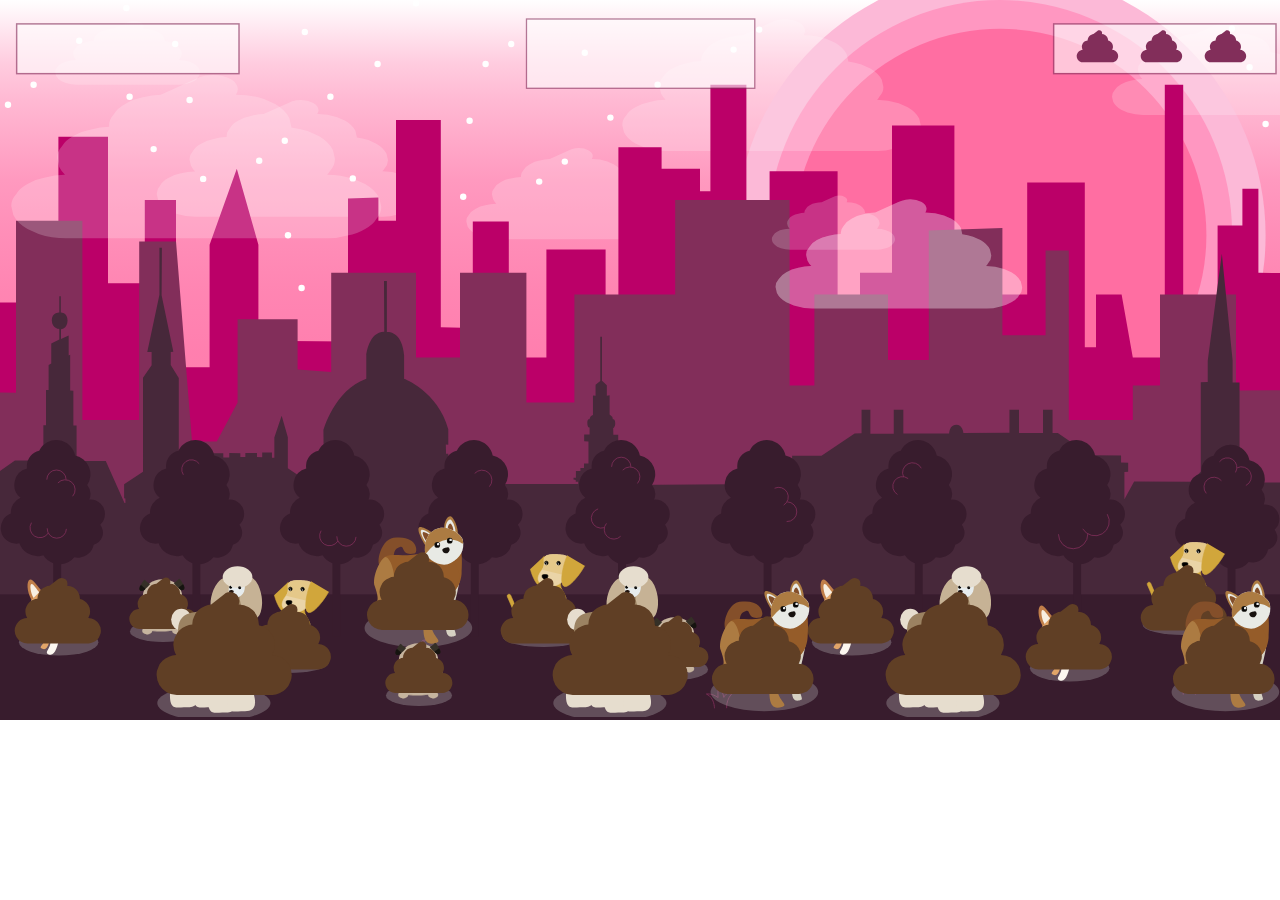
==== commit be8e6c52: "før lauras ændringer" ====
--- a/index.html
+++ b/index.html
@@ -18,60 +18,61 @@
             <div id="game_elements">
 
                 <!-- Corgi -->
-                <div id="Corgi_1"></div>
-                <div id="Lort_Interaktiv_Corgi_1"></div>
+                <div id="Corgi_1" class="Corgi"></div>
+                <div id="Lort_Interaktiv_Corgi_1" class="lort"></div>
 
-                <div id="Corgi_2"></div>
-                <div id="Lort_Interaktiv_Corgi_2"></div>
+                <div id="Corgi_2" class="Corgi"></div>
+                <div id="Lort_Interaktiv_Corgi_2" class="lort"></div>
 
-                <div id="Corgi_3"></div>
-                <div id="Lort_Interaktiv_Corgi_3"></div>
+                <div id="Corgi_3" class="Corgi"></div>
+                <div id="Lort_Interaktiv_Corgi_3" class="lort"></div>
 
                 <!-- Lab -->
-                <div id="Lab_1"></div>
-                <div id="Lort_Interaktiv_Lab_1"></div>
+                <div id="Lab_1" class="Lab"></div>
+                <div id="Lort_Interaktiv_Lab_1" class="lort"></div>
 
-                <div id="Lab_2"></div>
-                <div id="Lort_Interaktiv_Lab_2"></div>
+                <div id="Lab_2" class="Lab"></div>
+                <div id="Lort_Interaktiv_Lab_2" class="lort"></div>
 
-                <div id="Lab_3"></div>
-                <div id="Lort_Interaktiv_Lab_3"></div>
+                <div id="Lab_3" class="Lab"></div>
+                <div id="Lort_Interaktiv_Lab_3" class="lort"></div>
 
                 <!-- Mops -->
-                <div id="Mops_1"></div>
-                <div id="Lort_Interaktiv_Mops_1"></div>
+                <div id="Mops_1" class="Mops"></div>
+                <div id="Lort_Interaktiv_Mops_1" class="lort"></div>
 
-                <div id="Mops_2"></div>
-                <div id="Lort_Interaktiv_Mops_2"></div>
+                <div id="Mops_2" class="Mops"></div>
+                <div id="Lort_Interaktiv_Mops_2" class="lort"></div>
 
-                <div id="Mops_3"></div>
-                <div id="Lort_Interaktiv_Mops_3"></div>
+                <div id="Mops_3" class="Mops"></div>
+                <div id="Lort_Interaktiv_Mops_3" class="lort"></div>
 
                 <!-- Puddel -->
-                <div id="Puddel_1"></div>
-                <div id="Lort_Interaktiv_Puddel_1"></div>
+                <div id="Puddel_1" class="Puddel"></div>
+                <div id="Lort_Interaktiv_Puddel_1" class="lort"></div>
 
-                <div id="Puddel_2"></div>
-                <div id="Lort_Interaktiv_Puddel_2"></div>
+                <div id="Puddel_2" class="Puddel"></div>
+                <div id="Lort_Interaktiv_Puddel_2" class="lort"></div>
 
-                <div id="Puddel_3"></div>
-                <div id="Lort_Interaktiv_Puddel_3"></div>
+                <div id="Puddel_3" class="Puddel"></div>
+                <div id="Lort_Interaktiv_Puddel_3" class="lort"></div>
 
                 <!-- Shiba Inu -->
-                <div id="Shiba_Inu_1"></div>
-                <div id="Lort_Interaktiv_Shiba_Inu_1"></div>
+                <div id="Shiba_Inu_1" class="Shiba_Inu"></div>
+                <div id="Lort_Interaktiv_Shiba_Inu_1" class="lort"></div>
 
-                <div id="Shiba_Inu_2"></div>
-                <div id="Lort_Interaktiv_Shiba_Inu_2"></div>
+                <div id="Shiba_Inu_2" class="Shiba_Inu"></div>
+                <div id="Lort_Interaktiv_Shiba_Inu_2" class="lort"></div>
 
-                <div id="Shiba_Inu_3"></div>
-                <div id="Lort_Interaktiv_Shiba_Inu_3"></div>
+                <div id="Shiba_Inu_3" class="Shiba_Inu"></div>
+                <div id="Lort_Interaktiv_Shiba_Inu_3" class="lort"></div>
 
                 <!-- Skyer -->
                 <div id="Sky_1" class="sky_1_side_to_side"></div>
                 <div id="Sky_2" class="sky_2_side_to_side"></div>
                 <div id="Sky_3" class="sky_3_side_to_side"></div>
                 <div id="Sky_4" class="sky_4_side_to_side"></div>
+                <div id="Sky_5" class="sky_5_side_to_side"></div>
             </div>
 
             <div id="game_ui">
@@ -116,6 +117,8 @@
         </div>
     </div>
 
+    <!-- REFERENCE TO JAVASCRIPT -->
+    <script src="script.js"></script>
 </body>
 
 </html>
--- a/stylesheet.css
+++ b/stylesheet.css
@@ -186,607 +186,630 @@
     animation-timing-function: linear;
 }
 
+#Sky_5 {
+    background-image: url(grafik/Sky.svg);
+    background-repeat: no-repeat;
+    background-size: 100%;
+
+    width: 20vw;
+    height: 10vw;
+
+    position: absolute;
+    top: 15vw;
+    left: 60vw;
+    z-index: 2;
+}
+
+.sky_5_side_to_side {
+    animation-name: side_to_side;
+    animation-duration: 50s;
+    animation-iteration-count: infinite;
+    animation-fill-mode: forwards;
+    animation-timing-function: linear;
+}
+
 @keyframes side_to_side {
     from {
-        transform: translateX(-100vw);
+        transform: translateX(-10vw);
     }
 
     to {
         transform: translateX(100vw);
     }
-
-    #Corgi_1 {
-        background-image: url(grafik/Corgi.svg);
-        background-repeat: no-repeat;
-        background-size: 70%;
-
-        width: 10vw;
-        height: 10vw;
-
-        position: absolute;
-        top: 45vw;
-        left: 1vw;
-        z-index: 2;
-    }
-
-    #Lort_Interaktiv_Corgi_1 {
-        background-image: url(grafik/Lort_Interaktiv.svg);
-        background-repeat: no-repeat;
-        background-size: 70%;
-
-        width: 10vw;
-        height: 10vw;
-
-        position: absolute;
-        top: 45vw;
-        left: 1vw;
-        z-index: 3;
-    }
-
-    #Corgi_2 {
-        background-image: url(grafik/Corgi.svg);
-        background-repeat: no-repeat;
-        background-size: 70%;
-
-        width: 10vw;
-        height: 10vw;
-
-        position: absolute;
-        top: 47vw;
-        left: 80vw;
-        z-index: 2;
-    }
-
-    #Lort_Interaktiv_Corgi_2 {
-        background-image: url(grafik/Lort_Interaktiv.svg);
-        background-repeat: no-repeat;
-        background-size: 70%;
-
-        width: 10vw;
-        height: 10vw;
-
-        position: absolute;
-        top: 47vw;
-        left: 80vw;
-        z-index: 3;
-    }
-
-    #Corgi_3 {
-        background-image: url(grafik/Corgi.svg);
-        background-repeat: no-repeat;
-        background-size: 70%;
-
-        width: 10vw;
-        height: 10vw;
-
-        position: absolute;
-        top: 45vw;
-        left: 63vw;
-        z-index: 2;
-    }
-
-    #Lort_Interaktiv_Corgi_3 {
-        background-image: url(grafik/Lort_Interaktiv.svg);
-        background-repeat: no-repeat;
-        background-size: 70%;
-
-        width: 10vw;
-        height: 10vw;
-
-        position: absolute;
-        top: 45vw;
-        left: 63vw;
-        z-index: 3;
-    }
-
-    #Lab_1 {
-        background-image: url(grafik/Lab.svg);
-        background-repeat: no-repeat;
-        background-size: 70%;
-
-        width: 10vw;
-        height: 12vw;
-
-        position: absolute;
-        top: 42vw;
-        left: 89vw;
-        z-index: 2;
-    }
-
-    #Lort_Interaktiv_Lab_1 {
-        background-image: url(grafik/Lort_Interaktiv.svg);
-        background-repeat: no-repeat;
-        background-size: 70%;
-
-        width: 10vw;
-        height: 10vw;
-
-        position: absolute;
-        top: 44vw;
-        left: 89vw;
-        z-index: 3;
-    }
-
-    #Lab_2 {
-        background-image: url(grafik/Lab.svg);
-        background-repeat: no-repeat;
-        background-size: 70%;
-
-        width: 10vw;
-        height: 12vw;
-
-        position: absolute;
-        top: 43vw;
-        left: 39vw;
-        z-index: 2;
-    }
-
-    #Lort_Interaktiv_Lab_2 {
-        background-image: url(grafik/Lort_Interaktiv.svg);
-        background-repeat: no-repeat;
-        background-size: 70%;
-
-        width: 10vw;
-        height: 10vw;
-
-        position: absolute;
-        top: 45vw;
-        left: 39vw;
-        z-index: 3;
-    }
-
-    #Lab_3 {
-        background-image: url(grafik/Lab.svg);
-        background-repeat: no-repeat;
-        background-size: 70%;
-
-        width: 10vw;
-        height: 12vw;
-
-        position: absolute;
-        top: 45vw;
-        left: 19vw;
-        z-index: 2;
-    }
-
-    #Lort_Interaktiv_Lab_3 {
-        background-image: url(grafik/Lort_Interaktiv.svg);
-        background-repeat: no-repeat;
-        background-size: 70%;
-
-        width: 10vw;
-        height: 10vw;
-
-        position: absolute;
-        top: 47vw;
-        left: 19vw;
-        z-index: 3;
-    }
-
-    #Mops_1 {
-        background-image: url(grafik/Mops.svg);
-        background-repeat: no-repeat;
-        background-size: 55%;
-
-        width: 10vw;
-        height: 10vw;
-
-        position: absolute;
-        top: 45vw;
-        left: 10vw;
-        z-index: 2;
-    }
-
-    #Lort_Interaktiv_Mops_1 {
-        background-image: url(grafik/Lort_Interaktiv.svg);
-        background-repeat: no-repeat;
-        background-size: 55%;
-
-        width: 10vw;
-        height: 10vw;
-
-        position: absolute;
-        top: 45vw;
-        left: 10vw;
-        z-index: 3;
-    }
-
-    #Mops_2 {
-        background-image: url(grafik/Mops.svg);
-        background-repeat: no-repeat;
-        background-size: 55%;
-
-        width: 10vw;
-        height: 10vw;
-
-        position: absolute;
-        top: 50vw;
-        left: 30vw;
-        z-index: 4;
-    }
-
-    #Lort_Interaktiv_Mops_2 {
-        background-image: url(grafik/Lort_Interaktiv.svg);
-        background-repeat: no-repeat;
-        background-size: 55%;
-
-        width: 10vw;
-        height: 10vw;
-
-        position: absolute;
-        top: 50vw;
-        left: 30vw;
-        z-index: 5;
-    }
-
-    #Mops_3 {
-        background-image: url(grafik/Mops.svg);
-        background-repeat: no-repeat;
-        background-size: 55%;
-
-        width: 10vw;
-        height: 10vw;
-
-        position: absolute;
-        top: 48vw;
-        left: 50vw;
-        z-index: 2;
-    }
-
-    #Lort_Interaktiv_Mops_3 {
-        background-image: url(grafik/Lort_Interaktiv.svg);
-        background-repeat: no-repeat;
-        background-size: 55%;
-
-        width: 10vw;
-        height: 10vw;
-
-        position: absolute;
-        top: 48vw;
-        left: 50vw;
-        z-index: 3;
-    }
-
-    #Puddel_1 {
-        background-image: url(grafik/Puddel.svg);
-        background-repeat: no-repeat;
-        background-size: 55%;
-
-        width: 17vw;
-        height: 12vw;
-
-        position: absolute;
-        top: 44vw;
-        left: 69vw;
-        z-index: 2;
-    }
-
-    #Lort_Interaktiv_Puddel_1 {
-        background-image: url(grafik/Lort_Interaktiv.svg);
-        background-repeat: no-repeat;
-        background-size: 55%;
-
-        width: 20vw;
-        height: 10vw;
-
-        position: absolute;
-        top: 46vw;
-        left: 69vw;
-        z-index: 3;
-    }
-
-    #Puddel_2 {
-        background-image: url(grafik/Puddel.svg);
-        background-repeat: no-repeat;
-        background-size: 55%;
-
-        width: 17vw;
-        height: 12vw;
-
-        position: absolute;
-        top: 44vw;
-        left: 43vw;
-        z-index: 4;
-    }
-
-    #Lort_Interaktiv_Puddel_2 {
-        background-image: url(grafik/Lort_Interaktiv.svg);
-        background-repeat: no-repeat;
-        background-size: 55%;
-
-        width: 20vw;
-        height: 10vw;
-
-        position: absolute;
-        top: 46vw;
-        left: 43vw;
-        z-index: 5;
-    }
-
-    #Puddel_3 {
-        background-image: url(grafik/Puddel.svg);
-        background-repeat: no-repeat;
-        background-size: 55%;
-
-        width: 17vw;
-        height: 12vw;
-
-        position: absolute;
-        top: 44vw;
-        left: 12vw;
-        z-index: 4;
-    }
-
-    #Lort_Interaktiv_Puddel_3 {
-        background-image: url(grafik/Lort_Interaktiv.svg);
-        background-repeat: no-repeat;
-        background-size: 55%;
-
-        width: 20vw;
-        height: 10vw;
-
-        position: absolute;
-        top: 46vw;
-        left: 12vw;
-        z-index: 5;
-    }
-
-    #Shiba_Inu_1 {
-        background-image: url(grafik/Shiba_Inu.svg);
-        background-repeat: no-repeat;
-        background-size: 55%;
-
-        width: 17vw;
-        height: 12vw;
-
-        position: absolute;
-        top: 40vw;
-        left: 28vw;
-        z-index: 2;
-    }
-
-    #Lort_Interaktiv_Shiba_Inu_1 {
-        background-image: url(grafik/Lort_Interaktiv.svg);
-        background-repeat: no-repeat;
-        background-size: 55%;
-
-        width: 15vw;
-        height: 10vw;
-
-        position: absolute;
-        top: 43vw;
-        left: 28.50vw;
-        z-index: 3;
-    }
-
-    #Shiba_Inu_2 {
-        background-image: url(grafik/Shiba_Inu.svg);
-        background-repeat: no-repeat;
-        background-size: 55%;
-
-        width: 17vw;
-        height: 12vw;
-
-        position: absolute;
-        top: 45vw;
-        left: 55vw;
-        z-index: 4;
-    }
-
-    #Lort_Interaktiv_Shiba_Inu_2 {
-        background-image: url(grafik/Lort_Interaktiv.svg);
-        background-repeat: no-repeat;
-        background-size: 55%;
-
-        width: 15vw;
-        height: 10vw;
-
-        position: absolute;
-        top: 48vw;
-        left: 55.50vw;
-        z-index: 5;
-    }
-
-    #Shiba_Inu_3 {
-        background-image: url(grafik/Shiba_Inu.svg);
-        background-repeat: no-repeat;
-        background-size: 55%;
-
-        width: 17vw;
-        height: 12vw;
-
-        position: absolute;
-        top: 45vw;
-        left: 91vw;
-        z-index: 4;
-    }
-
-    #Lort_Interaktiv_Shiba_Inu_3 {
-        background-image: url(grafik/Lort_Interaktiv.svg);
-        background-repeat: no-repeat;
-        background-size: 55%;
-
-        width: 15vw;
-        height: 10vw;
-
-        position: absolute;
-        top: 48vw;
-        left: 91.50vw;
-        z-index: 5;
-    }
-
-    /********** TITELSKÆRM **********/
-    #start {
-        background-image: url(grafik/Titelsk%C3%A6rm.svg);
-        background-repeat: no-repeat;
-        background-size: 100%;
-
-        width: 100vw;
-        height: 56.25vw;
-
-        position: relative;
-        top: 0vw;
-        left: 0vw;
-
-        display: none;
-    }
-
-    #Startknap {
-        background-image: url(grafik/Lort_Start.svg);
-        background-repeat: no-repeat;
-        background-size: 100%;
-
-        width: 16vw;
-        height: 16vw;
-
-        position: absolute;
-        top: 15vw;
-        left: 37.50vw;
-        z-index: 1;
-    }
-
-    #Start_Settings {
-        background-image: url(grafik/Lort_Settings.svg);
-        background-repeat: no-repeat;
-        background-size: 100%;
-
-        width: 5.5vw;
-        height: 6vw;
-
-        position: absolute;
-        top: 51.1vw;
-        left: 88.2vw;
-        z-index: 2;
-    }
-
-    #Start_Exit {
-        background-image: url(grafik/Lort_Exit.svg);
-        background-repeat: no-repeat;
-        background-size: 100%;
-
-        width: 5.5vw;
-        height: 6vw;
-
-        position: absolute;
-        top: 51.1vw;
-        left: 93.4vw;
-        z-index: 2;
-    }
-
-    /********** SETTINGS **********/
-    #settings {
-        background-image: url(grafik/Settings.svg);
-        background-repeat: no-repeat;
-        background-size: 100%;
-
-        width: 100vw;
-        height: 56.25vw;
-
-        position: relative;
-        top: 0vw;
-        left: 0vw;
-
-        display: none;
-    }
-
-    #Settings_Music {
-        background-image: url(grafik/Lort_Mute_Music.svg);
-        background-repeat: no-repeat;
-        background-size: 100%;
-
-        width: 16vw;
-        height: 16vw;
-
-        position: absolute;
-        top: 27vw;
-        left: 27.2vw;
-        z-index: 1;
-    }
-
-    #Settings_Sound {
-        background-image: url(grafik/Lort_Mute_Sound.svg);
-        background-repeat: no-repeat;
-        background-size: 100%;
-
-        width: 16vw;
-        height: 16vw;
-
-        position: absolute;
-        top: 27vw;
-        left: 41.6vw;
-        z-index: 1;
-    }
-
-    #Settings_Exit {
-        background-image: url(grafik/Lort_Exit.svg);
-        background-repeat: no-repeat;
-        background-size: 100%;
-
-        width: 16vw;
-        height: 16vw;
-
-        position: absolute;
-        top: 26.4vw;
-        left: 56.1vw;
-        z-index: 1;
-    }
-
-    /********** GAME OVER **********/
-    #gameover {
-        background-image: url(grafik/Game_Over.svg);
-        background-repeat: no-repeat;
-        background-size: 100%;
-
-        width: 100vw;
-        height: 56.25vw;
-
-        position: relative;
-        top: 0vw;
-        left: 0vw;
-
-        display: none;
-    }
-
-    #Play_Again {
-        background-image: url(grafik/Lort_Play_Again.svg);
-        background-repeat: no-repeat;
-        background-size: 100%;
-
-        width: 30vw;
-        height: 30vw;
-
-        position: absolute;
-        top: 22vw;
-        left: 35.6vw;
-        z-index: 1;
-    }
-
-    /********** LEVEL COMPLETE **********/
-    #levelcomplete {
-        background-image: url(grafik/Level_Complete.svg);
-        background-repeat: no-repeat;
-        background-size: 100%;
-
-        width: 100vw;
-        height: 56.25vw;
-
-        position: relative;
-        top: 0vw;
-        left: 0vw;
-
-        display: none;
-    }
-
-    #Play_More {
-        background-image: url(grafik/Lort_Play_Again.svg);
-        background-repeat: no-repeat;
-        background-size: 100%;
-
-        width: 30vw;
-        height: 30vw;
-
-        position: absolute;
-        top: 28vw;
-        left: 35.6vw;
-        z-index: 1;
-    }
+}
+
+#Corgi_1 {
+    background-image: url(grafik/Corgi.svg);
+    background-repeat: no-repeat;
+    background-size: 70%;
+
+    width: 10vw;
+    height: 10vw;
+
+    position: absolute;
+    top: 45vw;
+    left: 1vw;
+    z-index: 2;
+}
+
+#Lort_Interaktiv_Corgi_1 {
+    background-image: url(grafik/Lort_Interaktiv.svg);
+    background-repeat: no-repeat;
+    background-size: 70%;
+
+    width: 10vw;
+    height: 10vw;
+
+    position: absolute;
+    top: 45vw;
+    left: 1vw;
+    z-index: 3;
+}
+
+#Corgi_2 {
+    background-image: url(grafik/Corgi.svg);
+    background-repeat: no-repeat;
+    background-size: 70%;
+
+    width: 10vw;
+    height: 10vw;
+
+    position: absolute;
+    top: 47vw;
+    left: 80vw;
+    z-index: 2;
+}
+
+#Lort_Interaktiv_Corgi_2 {
+    background-image: url(grafik/Lort_Interaktiv.svg);
+    background-repeat: no-repeat;
+    background-size: 70%;
+
+    width: 10vw;
+    height: 10vw;
+
+    position: absolute;
+    top: 47vw;
+    left: 80vw;
+    z-index: 3;
+}
+
+#Corgi_3 {
+    background-image: url(grafik/Corgi.svg);
+    background-repeat: no-repeat;
+    background-size: 70%;
+
+    width: 10vw;
+    height: 10vw;
+
+    position: absolute;
+    top: 45vw;
+    left: 63vw;
+    z-index: 2;
+}
+
+#Lort_Interaktiv_Corgi_3 {
+    background-image: url(grafik/Lort_Interaktiv.svg);
+    background-repeat: no-repeat;
+    background-size: 70%;
+
+    width: 10vw;
+    height: 10vw;
+
+    position: absolute;
+    top: 45vw;
+    left: 63vw;
+    z-index: 3;
+}
+
+#Lab_1 {
+    background-image: url(grafik/Lab.svg);
+    background-repeat: no-repeat;
+    background-size: 70%;
+
+    width: 10vw;
+    height: 12vw;
+
+    position: absolute;
+    top: 42vw;
+    left: 89vw;
+    z-index: 2;
+}
+
+#Lort_Interaktiv_Lab_1 {
+    background-image: url(grafik/Lort_Interaktiv.svg);
+    background-repeat: no-repeat;
+    background-size: 70%;
+
+    width: 10vw;
+    height: 10vw;
+
+    position: absolute;
+    top: 44vw;
+    left: 89vw;
+    z-index: 3;
+}
+
+#Lab_2 {
+    background-image: url(grafik/Lab.svg);
+    background-repeat: no-repeat;
+    background-size: 70%;
+
+    width: 10vw;
+    height: 12vw;
+
+    position: absolute;
+    top: 43vw;
+    left: 39vw;
+    z-index: 2;
+}
+
+#Lort_Interaktiv_Lab_2 {
+    background-image: url(grafik/Lort_Interaktiv.svg);
+    background-repeat: no-repeat;
+    background-size: 70%;
+
+    width: 10vw;
+    height: 10vw;
+
+    position: absolute;
+    top: 45vw;
+    left: 39vw;
+    z-index: 3;
+}
+
+#Lab_3 {
+    background-image: url(grafik/Lab.svg);
+    background-repeat: no-repeat;
+    background-size: 70%;
+
+    width: 10vw;
+    height: 12vw;
+
+    position: absolute;
+    top: 45vw;
+    left: 19vw;
+    z-index: 2;
+}
+
+#Lort_Interaktiv_Lab_3 {
+    background-image: url(grafik/Lort_Interaktiv.svg);
+    background-repeat: no-repeat;
+    background-size: 70%;
+
+    width: 10vw;
+    height: 10vw;
+
+    position: absolute;
+    top: 47vw;
+    left: 19vw;
+    z-index: 3;
+}
+
+#Mops_1 {
+    background-image: url(grafik/Mops.svg);
+    background-repeat: no-repeat;
+    background-size: 55%;
+
+    width: 10vw;
+    height: 10vw;
+
+    position: absolute;
+    top: 45vw;
+    left: 10vw;
+    z-index: 2;
+}
+
+#Lort_Interaktiv_Mops_1 {
+    background-image: url(grafik/Lort_Interaktiv.svg);
+    background-repeat: no-repeat;
+    background-size: 55%;
+
+    width: 10vw;
+    height: 10vw;
+
+    position: absolute;
+    top: 45vw;
+    left: 10vw;
+    z-index: 3;
+}
+
+#Mops_2 {
+    background-image: url(grafik/Mops.svg);
+    background-repeat: no-repeat;
+    background-size: 55%;
+
+    width: 10vw;
+    height: 10vw;
+
+    position: absolute;
+    top: 50vw;
+    left: 30vw;
+    z-index: 4;
+}
+
+#Lort_Interaktiv_Mops_2 {
+    background-image: url(grafik/Lort_Interaktiv.svg);
+    background-repeat: no-repeat;
+    background-size: 55%;
+
+    width: 10vw;
+    height: 10vw;
+
+    position: absolute;
+    top: 50vw;
+    left: 30vw;
+    z-index: 5;
+}
+
+#Mops_3 {
+    background-image: url(grafik/Mops.svg);
+    background-repeat: no-repeat;
+    background-size: 55%;
+
+    width: 10vw;
+    height: 10vw;
+
+    position: absolute;
+    top: 48vw;
+    left: 50vw;
+    z-index: 2;
+}
+
+#Lort_Interaktiv_Mops_3 {
+    background-image: url(grafik/Lort_Interaktiv.svg);
+    background-repeat: no-repeat;
+    background-size: 55%;
+
+    width: 10vw;
+    height: 10vw;
+
+    position: absolute;
+    top: 48vw;
+    left: 50vw;
+    z-index: 3;
+}
+
+#Puddel_1 {
+    background-image: url(grafik/Puddel.svg);
+    background-repeat: no-repeat;
+    background-size: 55%;
+
+    width: 17vw;
+    height: 12vw;
+
+    position: absolute;
+    top: 44vw;
+    left: 69vw;
+    z-index: 2;
+}
+
+#Lort_Interaktiv_Puddel_1 {
+    background-image: url(grafik/Lort_Interaktiv.svg);
+    background-repeat: no-repeat;
+    background-size: 55%;
+
+    width: 20vw;
+    height: 10vw;
+
+    position: absolute;
+    top: 46vw;
+    left: 69vw;
+    z-index: 3;
+}
+
+#Puddel_2 {
+    background-image: url(grafik/Puddel.svg);
+    background-repeat: no-repeat;
+    background-size: 55%;
+
+    width: 17vw;
+    height: 12vw;
+
+    position: absolute;
+    top: 44vw;
+    left: 43vw;
+    z-index: 4;
+}
+
+#Lort_Interaktiv_Puddel_2 {
+    background-image: url(grafik/Lort_Interaktiv.svg);
+    background-repeat: no-repeat;
+    background-size: 55%;
+
+    width: 20vw;
+    height: 10vw;
+
+    position: absolute;
+    top: 46vw;
+    left: 43vw;
+    z-index: 5;
+}
+
+#Puddel_3 {
+    background-image: url(grafik/Puddel.svg);
+    background-repeat: no-repeat;
+    background-size: 55%;
+
+    width: 17vw;
+    height: 12vw;
+
+    position: absolute;
+    top: 44vw;
+    left: 12vw;
+    z-index: 4;
+}
+
+#Lort_Interaktiv_Puddel_3 {
+    background-image: url(grafik/Lort_Interaktiv.svg);
+    background-repeat: no-repeat;
+    background-size: 55%;
+
+    width: 20vw;
+    height: 10vw;
+
+    position: absolute;
+    top: 46vw;
+    left: 12vw;
+    z-index: 5;
+}
+
+#Shiba_Inu_1 {
+    background-image: url(grafik/Shiba_Inu.svg);
+    background-repeat: no-repeat;
+    background-size: 55%;
+
+    width: 17vw;
+    height: 12vw;
+
+    position: absolute;
+    top: 40vw;
+    left: 28vw;
+    z-index: 2;
+}
+
+#Lort_Interaktiv_Shiba_Inu_1 {
+    background-image: url(grafik/Lort_Interaktiv.svg);
+    background-repeat: no-repeat;
+    background-size: 55%;
+
+    width: 15vw;
+    height: 10vw;
+
+    position: absolute;
+    top: 43vw;
+    left: 28.50vw;
+    z-index: 3;
+}
+
+#Shiba_Inu_2 {
+    background-image: url(grafik/Shiba_Inu.svg);
+    background-repeat: no-repeat;
+    background-size: 55%;
+
+    width: 17vw;
+    height: 12vw;
+
+    position: absolute;
+    top: 45vw;
+    left: 55vw;
+    z-index: 4;
+}
+
+#Lort_Interaktiv_Shiba_Inu_2 {
+    background-image: url(grafik/Lort_Interaktiv.svg);
+    background-repeat: no-repeat;
+    background-size: 55%;
+
+    width: 15vw;
+    height: 10vw;
+
+    position: absolute;
+    top: 48vw;
+    left: 55.50vw;
+    z-index: 5;
+}
+
+#Shiba_Inu_3 {
+    background-image: url(grafik/Shiba_Inu.svg);
+    background-repeat: no-repeat;
+    background-size: 55%;
+
+    width: 17vw;
+    height: 12vw;
+
+    position: absolute;
+    top: 45vw;
+    left: 91vw;
+    z-index: 4;
+}
+
+#Lort_Interaktiv_Shiba_Inu_3 {
+    background-image: url(grafik/Lort_Interaktiv.svg);
+    background-repeat: no-repeat;
+    background-size: 55%;
+
+    width: 15vw;
+    height: 10vw;
+
+    position: absolute;
+    top: 48vw;
+    left: 91.50vw;
+    z-index: 5;
+}
+
+/********** TITELSKÆRM **********/
+#start {
+    background-image: url(grafik/Titelsk%C3%A6rm.svg);
+    background-repeat: no-repeat;
+    background-size: 100%;
+
+    width: 100vw;
+    height: 56.25vw;
+
+    position: relative;
+    top: 0vw;
+    left: 0vw;
+
+    display: none;
+}
+
+#Startknap {
+    background-image: url(grafik/Lort_Start.svg);
+    background-repeat: no-repeat;
+    background-size: 100%;
+
+    width: 16vw;
+    height: 16vw;
+
+    position: absolute;
+    top: 15vw;
+    left: 37.50vw;
+    z-index: 1;
+}
+
+#Start_Settings {
+    background-image: url(grafik/Lort_Settings.svg);
+    background-repeat: no-repeat;
+    background-size: 100%;
+
+    width: 5.5vw;
+    height: 6vw;
+
+    position: absolute;
+    top: 51.1vw;
+    left: 88.2vw;
+    z-index: 2;
+}
+
+#Start_Exit {
+    background-image: url(grafik/Lort_Exit.svg);
+    background-repeat: no-repeat;
+    background-size: 100%;
+
+    width: 5.5vw;
+    height: 6vw;
+
+    position: absolute;
+    top: 51.1vw;
+    left: 93.4vw;
+    z-index: 2;
+}
+
+/********** SETTINGS **********/
+#settings {
+    background-image: url(grafik/Settings.svg);
+    background-repeat: no-repeat;
+    background-size: 100%;
+
+    width: 100vw;
+    height: 56.25vw;
+
+    position: relative;
+    top: 0vw;
+    left: 0vw;
+
+    display: none;
+}
+
+#Settings_Music {
+    background-image: url(grafik/Lort_Mute_Music.svg);
+    background-repeat: no-repeat;
+    background-size: 100%;
+
+    width: 16vw;
+    height: 16vw;
+
+    position: absolute;
+    top: 27vw;
+    left: 27.2vw;
+    z-index: 1;
+}
+
+#Settings_Sound {
+    background-image: url(grafik/Lort_Mute_Sound.svg);
+    background-repeat: no-repeat;
+    background-size: 100%;
+
+    width: 16vw;
+    height: 16vw;
+
+    position: absolute;
+    top: 27vw;
+    left: 41.6vw;
+    z-index: 1;
+}
+
+#Settings_Exit {
+    background-image: url(grafik/Lort_Exit.svg);
+    background-repeat: no-repeat;
+    background-size: 100%;
+
+    width: 16vw;
+    height: 16vw;
+
+    position: absolute;
+    top: 26.4vw;
+    left: 56.1vw;
+    z-index: 1;
+}
+
+/********** GAME OVER **********/
+#gameover {
+    background-image: url(grafik/Game_Over.svg);
+    background-repeat: no-repeat;
+    background-size: 100%;
+
+    width: 100vw;
+    height: 56.25vw;
+
+    position: relative;
+    top: 0vw;
+    left: 0vw;
+
+    display: none;
+}
+
+#Play_Again {
+    background-image: url(grafik/Lort_Play_Again.svg);
+    background-repeat: no-repeat;
+    background-size: 100%;
+
+    width: 30vw;
+    height: 30vw;
+
+    position: absolute;
+    top: 22vw;
+    left: 35.6vw;
+    z-index: 1;
+}
+
+/********** LEVEL COMPLETE **********/
+#levelcomplete {
+    background-image: url(grafik/Level_Complete.svg);
+    background-repeat: no-repeat;
+    background-size: 100%;
+
+    width: 100vw;
+    height: 56.25vw;
+
+    position: relative;
+    top: 0vw;
+    left: 0vw;
+
+    display: none;
+}
+
+#Play_More {
+    background-image: url(grafik/Lort_Play_Again.svg);
+    background-repeat: no-repeat;
+    background-size: 100%;
+
+    width: 30vw;
+    height: 30vw;
+
+    position: absolute;
+    top: 28vw;
+    left: 35.6vw;
+    z-index: 1;
+}
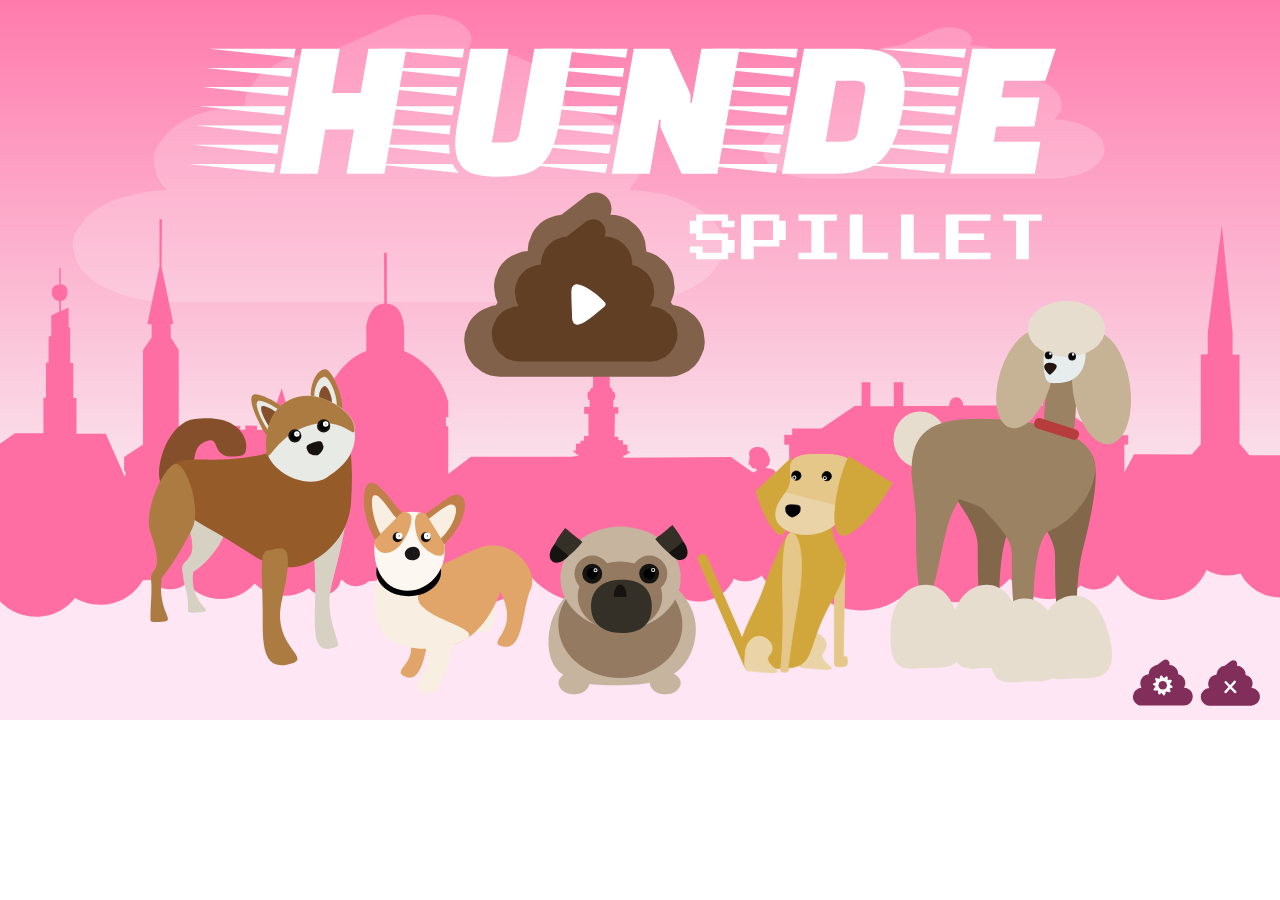
==== commit b7251df1: "efter lauras ændringer" ====
--- a/index.html
+++ b/index.html
@@ -11,92 +11,90 @@
 <body>
 
     <div id="screen">
-        <div id="menu_background"></div>
+        <div id="menu_background" class="hide"></div>
         <div id="game">
-            <div id="game_background"></div>
+            <div id="game_background" class="hide"></div>
 
-            <div id="game_elements">
+            <div id="game_elements" class="hide">
 
                 <!-- Corgi -->
-                <div id="Corgi_1" class="Corgi"></div>
-                <div id="Lort_Interaktiv_Corgi_1" class="lort"></div>
+                <div id="Corgi_1" class="hide"></div>
+                <div id="Lort_Interaktiv_Corgi_1" class="hide"></div>
 
-                <div id="Corgi_2" class="Corgi"></div>
-                <div id="Lort_Interaktiv_Corgi_2" class="lort"></div>
+                <div id="Corgi_2" class="hide"></div>
+                <div id="Lort_Interaktiv_Corgi_2" class="hide"></div>
 
-                <div id="Corgi_3" class="Corgi"></div>
-                <div id="Lort_Interaktiv_Corgi_3" class="lort"></div>
+                <div id="Corgi_3" class="hide"></div>
+                <div id="Lort_Interaktiv_Corgi_3" class="hide"></div>
 
                 <!-- Lab -->
-                <div id="Lab_1" class="Lab"></div>
-                <div id="Lort_Interaktiv_Lab_1" class="lort"></div>
+                <div id="Lab_1" class="hide"></div>
+                <div id="Lort_Interaktiv_Lab_1" class="hide"></div>
 
-                <div id="Lab_2" class="Lab"></div>
-                <div id="Lort_Interaktiv_Lab_2" class="lort"></div>
+                <div id="Lab_2" class="hide"></div>
+                <div id="Lort_Interaktiv_Lab_2" class="hide"></div>
 
-                <div id="Lab_3" class="Lab"></div>
-                <div id="Lort_Interaktiv_Lab_3" class="lort"></div>
+                <div id="Lab_3" class="hide"></div>
+                <div id="Lort_Interaktiv_Lab_3" class="hide"></div>
 
                 <!-- Mops -->
-                <div id="Mops_1" class="Mops"></div>
-                <div id="Lort_Interaktiv_Mops_1" class="lort"></div>
+                <div id="Mops_1" class="hide"></div>
+                <div id="Lort_Interaktiv_Mops_1" class="hide"></div>
 
-                <div id="Mops_2" class="Mops"></div>
-                <div id="Lort_Interaktiv_Mops_2" class="lort"></div>
+                <div id="Mops_2" class="hide"></div>
+                <div id="Lort_Interaktiv_Mops_2" class="hide"></div>
 
-                <div id="Mops_3" class="Mops"></div>
-                <div id="Lort_Interaktiv_Mops_3" class="lort"></div>
+                <div id="Mops_3" class="hide"></div>
+                <div id="Lort_Interaktiv_Mops_3" class="hide"></div>
 
                 <!-- Puddel -->
-                <div id="Puddel_1" class="Puddel"></div>
-                <div id="Lort_Interaktiv_Puddel_1" class="lort"></div>
+                <div id="Puddel_1" class="hide"></div>
+                <div id="Lort_Interaktiv_Puddel_1" class="hide"></div>
 
-                <div id="Puddel_2" class="Puddel"></div>
-                <div id="Lort_Interaktiv_Puddel_2" class="lort"></div>
+                <div id="Puddel_2" class="hide"></div>
+                <div id="Lort_Interaktiv_Puddel_2" class="hide"></div>
 
-                <div id="Puddel_3" class="Puddel"></div>
-                <div id="Lort_Interaktiv_Puddel_3" class="lort"></div>
+                <div id="Puddel_3" class="hide"></div>
+                <div id="Lort_Interaktiv_Puddel_3" class="hide"></div>
 
                 <!-- Shiba Inu -->
-                <div id="Shiba_Inu_1" class="Shiba_Inu"></div>
-                <div id="Lort_Interaktiv_Shiba_Inu_1" class="lort"></div>
+                <div id="Shiba_Inu_1" class="hide"></div>
+                <div id="Lort_Interaktiv_Shiba_Inu_1" class="hide"></div>
 
-                <div id="Shiba_Inu_2" class="Shiba_Inu"></div>
-                <div id="Lort_Interaktiv_Shiba_Inu_2" class="lort"></div>
+                <div id="Shiba_Inu_2" class="hide"></div>
+                <div id="Lort_Interaktiv_Shiba_Inu_2" class="hide"></div>
 
-                <div id="Shiba_Inu_3" class="Shiba_Inu"></div>
-                <div id="Lort_Interaktiv_Shiba_Inu_3" class="lort"></div>
+                <div id="Shiba_Inu_3" class="hide"></div>
+                <div id="Lort_Interaktiv_Shiba_Inu_3" class="hide"></div>
 
                 <!-- Skyer -->
-                <div id="Sky_1" class="sky_1_side_to_side"></div>
-                <div id="Sky_2" class="sky_2_side_to_side"></div>
-                <div id="Sky_3" class="sky_3_side_to_side"></div>
-                <div id="Sky_4" class="sky_4_side_to_side"></div>
-                <div id="Sky_5" class="sky_5_side_to_side"></div>
+                <div id="Sky_1" class="sky_1_side_to_side hide"></div>
+                <div id="Sky_2" class="sky_2_side_to_side hide"></div>
+                <div id="Sky_3" class="sky_3_side_to_side hide"></div>
+                <div id="Sky_4" class="sky_4_side_to_side hide"></div>
+                <div id="Sky_5" class="sky_5_side_to_side hide"></div>
             </div>
 
             <div id="game_ui">
 
                 <!-- Point -->
-                <div id="Point_Square"></div>
+                <div id="Point_Square" class="hide"></div>
 
                 <!-- Time -->
-                <div id="Time_Square"></div>
+                <div id="Time_Square" class="hide"></div>
 
                 <!-- Life -->
-                <div id="Life_Square"></div>
-                <div id="Lort_Plus_1"></div>
-                <div id="Lort_Plus_2"></div>
-                <div id="Lort_Plus_3"> </div>
+                <div id="Life_Square" class="hide"></div>
+                <div id="Lort_Plus_1" class="hide"></div>
+                <div id="Lort_Plus_2" class="hide"></div>
+                <div id="Lort_Plus_3" class="hide"> </div>
 
             </div>
         </div>
 
         <!-- TITELSKÆRM -->
-        <div id="start">
-            <div id="Startknap"></div>
-            <div id="Start_Exit"></div>
-            <div id="Start_Settings"></div>
+        <div id="start" class="hide">
+            <div id="play" class="pulse"></div>
         </div>
 
         <!-- SETTINGS MENU -->
--- a/stylesheet.css
+++ b/stylesheet.css
@@ -67,7 +67,7 @@
     position: absolute;
     top: 2.3vw;
     left: 84vw;
-    z-index: 2;
+    /** z-index: 1; **/
 }
 
 #Lort_Plus_2 {
@@ -81,7 +81,7 @@
     position: absolute;
     top: 2.3vw;
     left: 89vw;
-    z-index: 2;
+    /** z-index: 2; **/
 }
 
 #Lort_Plus_3 {
@@ -95,7 +95,7 @@
     position: absolute;
     top: 2.3vw;
     left: 94vw;
-    z-index: 2;
+    /** z-index: 2; **/
 }
 
 #Sky_1 {
@@ -109,7 +109,7 @@
     position: absolute;
     top: 5vw;
     left: 0vw;
-    z-index: 2;
+    /** z-index: 2; **/
 }
 
 .sky_1_side_to_side {
@@ -131,7 +131,7 @@
     position: absolute;
     top: 15vw;
     left: 60vw;
-    z-index: 2;
+    /** z-index: 2; **/
 }
 
 .sky_2_side_to_side {
@@ -153,7 +153,7 @@
     position: absolute;
     top: 15vw;
     left: 60vw;
-    z-index: 2;
+    /** z-index: 2; **/
 }
 
 .sky_3_side_to_side {
@@ -175,7 +175,7 @@
     position: absolute;
     top: 15vw;
     left: 60vw;
-    z-index: 2;
+    /** z-index: 2; **/
 }
 
 .sky_4_side_to_side {
@@ -197,7 +197,7 @@
     position: absolute;
     top: 15vw;
     left: 60vw;
-    z-index: 2;
+    /** z-index: 2; **/
 }
 
 .sky_5_side_to_side {
@@ -229,7 +229,7 @@
     position: absolute;
     top: 45vw;
     left: 1vw;
-    z-index: 2;
+    /** z-index: 2; **/
 }
 
 #Lort_Interaktiv_Corgi_1 {
@@ -243,7 +243,7 @@
     position: absolute;
     top: 45vw;
     left: 1vw;
-    z-index: 3;
+    /** z-index: 3; **/
 }
 
 #Corgi_2 {
@@ -257,7 +257,7 @@
     position: absolute;
     top: 47vw;
     left: 80vw;
-    z-index: 2;
+    /** z-index: 1; **/
 }
 
 #Lort_Interaktiv_Corgi_2 {
@@ -271,7 +271,7 @@
     position: absolute;
     top: 47vw;
     left: 80vw;
-    z-index: 3;
+    /** z-index: 3; **/
 }
 
 #Corgi_3 {
@@ -285,7 +285,7 @@
     position: absolute;
     top: 45vw;
     left: 63vw;
-    z-index: 2;
+    /** z-index: 2; **/
 }
 
 #Lort_Interaktiv_Corgi_3 {
@@ -299,7 +299,7 @@
     position: absolute;
     top: 45vw;
     left: 63vw;
-    z-index: 3;
+    /** z-index: 3; **/
 }
 
 #Lab_1 {
@@ -313,7 +313,7 @@
     position: absolute;
     top: 42vw;
     left: 89vw;
-    z-index: 2;
+    /** z-index: 2; **/
 }
 
 #Lort_Interaktiv_Lab_1 {
@@ -327,7 +327,7 @@
     position: absolute;
     top: 44vw;
     left: 89vw;
-    z-index: 3;
+    /** z-index: 3; **/
 }
 
 #Lab_2 {
@@ -341,7 +341,7 @@
     position: absolute;
     top: 43vw;
     left: 39vw;
-    z-index: 2;
+    /** z-index: 2; **/
 }
 
 #Lort_Interaktiv_Lab_2 {
@@ -355,7 +355,7 @@
     position: absolute;
     top: 45vw;
     left: 39vw;
-    z-index: 3;
+    /** z-index: 3; **/
 }
 
 #Lab_3 {
@@ -369,7 +369,7 @@
     position: absolute;
     top: 45vw;
     left: 19vw;
-    z-index: 2;
+    /** z-index: 2; **/
 }
 
 #Lort_Interaktiv_Lab_3 {
@@ -383,7 +383,7 @@
     position: absolute;
     top: 47vw;
     left: 19vw;
-    z-index: 3;
+    /** z-index: 3; **/
 }
 
 #Mops_1 {
@@ -397,7 +397,7 @@
     position: absolute;
     top: 45vw;
     left: 10vw;
-    z-index: 2;
+    /** z-index: 2; **/
 }
 
 #Lort_Interaktiv_Mops_1 {
@@ -411,7 +411,7 @@
     position: absolute;
     top: 45vw;
     left: 10vw;
-    z-index: 3;
+    /** z-index: 3; **/
 }
 
 #Mops_2 {
@@ -425,7 +425,7 @@
     position: absolute;
     top: 50vw;
     left: 30vw;
-    z-index: 4;
+    /** z-index: 4; **/
 }
 
 #Lort_Interaktiv_Mops_2 {
@@ -439,7 +439,7 @@
     position: absolute;
     top: 50vw;
     left: 30vw;
-    z-index: 5;
+    /** z-index: 5; **/
 }
 
 #Mops_3 {
@@ -453,7 +453,7 @@
     position: absolute;
     top: 48vw;
     left: 50vw;
-    z-index: 2;
+    /** z-index: 2; **/
 }
 
 #Lort_Interaktiv_Mops_3 {
@@ -467,7 +467,7 @@
     position: absolute;
     top: 48vw;
     left: 50vw;
-    z-index: 3;
+    /** z-index: 3; **/
 }
 
 #Puddel_1 {
@@ -481,7 +481,7 @@
     position: absolute;
     top: 44vw;
     left: 69vw;
-    z-index: 2;
+    /** z-index: 2; **/
 }
 
 #Lort_Interaktiv_Puddel_1 {
@@ -495,7 +495,7 @@
     position: absolute;
     top: 46vw;
     left: 69vw;
-    z-index: 3;
+    /** z-index: 3; **/
 }
 
 #Puddel_2 {
@@ -509,7 +509,7 @@
     position: absolute;
     top: 44vw;
     left: 43vw;
-    z-index: 4;
+    /** z-index: 4; **/
 }
 
 #Lort_Interaktiv_Puddel_2 {
@@ -523,7 +523,7 @@
     position: absolute;
     top: 46vw;
     left: 43vw;
-    z-index: 5;
+    /** z-index: 5; **/
 }
 
 #Puddel_3 {
@@ -537,7 +537,7 @@
     position: absolute;
     top: 44vw;
     left: 12vw;
-    z-index: 4;
+    /** z-index: 4; **/
 }
 
 #Lort_Interaktiv_Puddel_3 {
@@ -551,7 +551,7 @@
     position: absolute;
     top: 46vw;
     left: 12vw;
-    z-index: 5;
+    /** z-index: 5; **/
 }
 
 #Shiba_Inu_1 {
@@ -565,7 +565,7 @@
     position: absolute;
     top: 40vw;
     left: 28vw;
-    z-index: 2;
+    /** z-index: 2; **/
 }
 
 #Lort_Interaktiv_Shiba_Inu_1 {
@@ -579,7 +579,7 @@
     position: absolute;
     top: 43vw;
     left: 28.50vw;
-    z-index: 3;
+    /** z-index: 3; **/
 }
 
 #Shiba_Inu_2 {
@@ -593,7 +593,7 @@
     position: absolute;
     top: 45vw;
     left: 55vw;
-    z-index: 4;
+    /** z-index: 4; **/
 }
 
 #Lort_Interaktiv_Shiba_Inu_2 {
@@ -607,7 +607,7 @@
     position: absolute;
     top: 48vw;
     left: 55.50vw;
-    z-index: 5;
+    /** z-index: 5; **/
 }
 
 #Shiba_Inu_3 {
@@ -621,7 +621,7 @@
     position: absolute;
     top: 45vw;
     left: 91vw;
-    z-index: 4;
+    /** z-index: 4; **/
 }
 
 #Lort_Interaktiv_Shiba_Inu_3 {
@@ -635,12 +635,66 @@
     position: absolute;
     top: 48vw;
     left: 91.50vw;
-    z-index: 5;
+    /** z-index: 5; **/
 }
 
 /********** TITELSKÆRM **********/
+
+
 #start {
-    background-image: url(grafik/Titelsk%C3%A6rm.svg);
+    background-image: url(grafik/startskaerm.svg);
+    position: absolute;
+    width: 100vw;
+    height: 56.25vw;
+    background-size: 100%;
+    top: 0;
+    left: 0;
+}
+
+#play {
+    background-image: url(grafik/Lort_Start.svg);
+    position: absolute;
+    cursor: pointer;
+
+    width: 20vw;
+    height: 16vw;
+    background-size: 100%;
+    top: 14vw;
+    left: 35.7vw;
+    /** z-index: 1; **/
+}
+
+#Start_Settings {
+    background-image: url(grafik/Lort_Settings.svg);
+    background-repeat: no-repeat;
+    background-size: 100%;
+
+    width: 5.5vw;
+    height: 6vw;
+
+    position: absolute;
+    top: 51.1vw;
+    left: 88.2vw;
+    /** z-index: 2; **/
+}
+
+#Start_Exit {
+    background-image: url(grafik/Lort_Exit.svg);
+    background-repeat: no-repeat;
+    background-size: 100%;
+
+    width: 5.5vw;
+    height: 6vw;
+
+    position: absolute;
+    top: 51.1vw;
+    left: 93.4vw;
+    /** z-index: 2; **/
+}
+
+/********** SETTINGS **********/
+#settings {
+    background-image: url(grafik/Settings.svg);
     background-repeat: no-repeat;
     background-size: 100%;
 
@@ -654,8 +708,8 @@
     display: none;
 }
 
-#Startknap {
-    background-image: url(grafik/Lort_Start.svg);
+#Settings_Music {
+    background-image: url(grafik/Lort_Mute_Music.svg);
     background-repeat: no-repeat;
     background-size: 100%;
 
@@ -663,42 +717,42 @@
     height: 16vw;
 
     position: absolute;
-    top: 15vw;
-    left: 37.50vw;
-    z-index: 1;
-}
-
-#Start_Settings {
-    background-image: url(grafik/Lort_Settings.svg);
-    background-repeat: no-repeat;
-    background-size: 100%;
-
-    width: 5.5vw;
-    height: 6vw;
-
-    position: absolute;
-    top: 51.1vw;
-    left: 88.2vw;
-    z-index: 2;
-}
-
-#Start_Exit {
+    top: 27vw;
+    left: 27.2vw;
+    /** z-index: 1; **/
+}
+
+#Settings_Sound {
+    background-image: url(grafik/Lort_Mute_Sound.svg);
+    background-repeat: no-repeat;
+    background-size: 100%;
+
+    width: 16vw;
+    height: 16vw;
+
+    position: absolute;
+    top: 27vw;
+    left: 41.6vw;
+    /** z-index: 1; **/
+}
+
+#Settings_Exit {
     background-image: url(grafik/Lort_Exit.svg);
     background-repeat: no-repeat;
     background-size: 100%;
 
-    width: 5.5vw;
-    height: 6vw;
-
-    position: absolute;
-    top: 51.1vw;
-    left: 93.4vw;
-    z-index: 2;
-}
-
-/********** SETTINGS **********/
-#settings {
-    background-image: url(grafik/Settings.svg);
+    width: 16vw;
+    height: 16vw;
+
+    position: absolute;
+    top: 26.4vw;
+    left: 56.1vw;
+    /** z-index: 1; **/
+}
+
+/********** GAME OVER **********/
+#gameover {
+    background-image: url(grafik/Game_Over.svg);
     background-repeat: no-repeat;
     background-size: 100%;
 
@@ -712,51 +766,23 @@
     display: none;
 }
 
-#Settings_Music {
-    background-image: url(grafik/Lort_Mute_Music.svg);
-    background-repeat: no-repeat;
-    background-size: 100%;
-
-    width: 16vw;
-    height: 16vw;
-
-    position: absolute;
-    top: 27vw;
-    left: 27.2vw;
-    z-index: 1;
-}
-
-#Settings_Sound {
-    background-image: url(grafik/Lort_Mute_Sound.svg);
-    background-repeat: no-repeat;
-    background-size: 100%;
-
-    width: 16vw;
-    height: 16vw;
-
-    position: absolute;
-    top: 27vw;
-    left: 41.6vw;
-    z-index: 1;
-}
-
-#Settings_Exit {
-    background-image: url(grafik/Lort_Exit.svg);
-    background-repeat: no-repeat;
-    background-size: 100%;
-
-    width: 16vw;
-    height: 16vw;
-
-    position: absolute;
-    top: 26.4vw;
-    left: 56.1vw;
-    z-index: 1;
-}
-
-/********** GAME OVER **********/
-#gameover {
-    background-image: url(grafik/Game_Over.svg);
+#Play_Again {
+    background-image: url(grafik/Lort_Play_Again.svg);
+    background-repeat: no-repeat;
+    background-size: 100%;
+
+    width: 30vw;
+    height: 30vw;
+
+    position: absolute;
+    top: 22vw;
+    left: 35.6vw;
+    /** z-index: 1; **/
+}
+
+/********** LEVEL COMPLETE **********/
+#levelcomplete {
+    background-image: url(grafik/Level_Complete.svg);
     background-repeat: no-repeat;
     background-size: 100%;
 
@@ -770,7 +796,7 @@
     display: none;
 }
 
-#Play_Again {
+#Play_More {
     background-image: url(grafik/Lort_Play_Again.svg);
     background-repeat: no-repeat;
     background-size: 100%;
@@ -779,37 +805,7 @@
     height: 30vw;
 
     position: absolute;
-    top: 22vw;
-    left: 35.6vw;
-    z-index: 1;
-}
-
-/********** LEVEL COMPLETE **********/
-#levelcomplete {
-    background-image: url(grafik/Level_Complete.svg);
-    background-repeat: no-repeat;
-    background-size: 100%;
-
-    width: 100vw;
-    height: 56.25vw;
-
-    position: relative;
-    top: 0vw;
-    left: 0vw;
-
-    display: none;
-}
-
-#Play_More {
-    background-image: url(grafik/Lort_Play_Again.svg);
-    background-repeat: no-repeat;
-    background-size: 100%;
-
-    width: 30vw;
-    height: 30vw;
-
-    position: absolute;
     top: 28vw;
     left: 35.6vw;
-    z-index: 1;
-}
+    /** z-index: 1; **/
+}
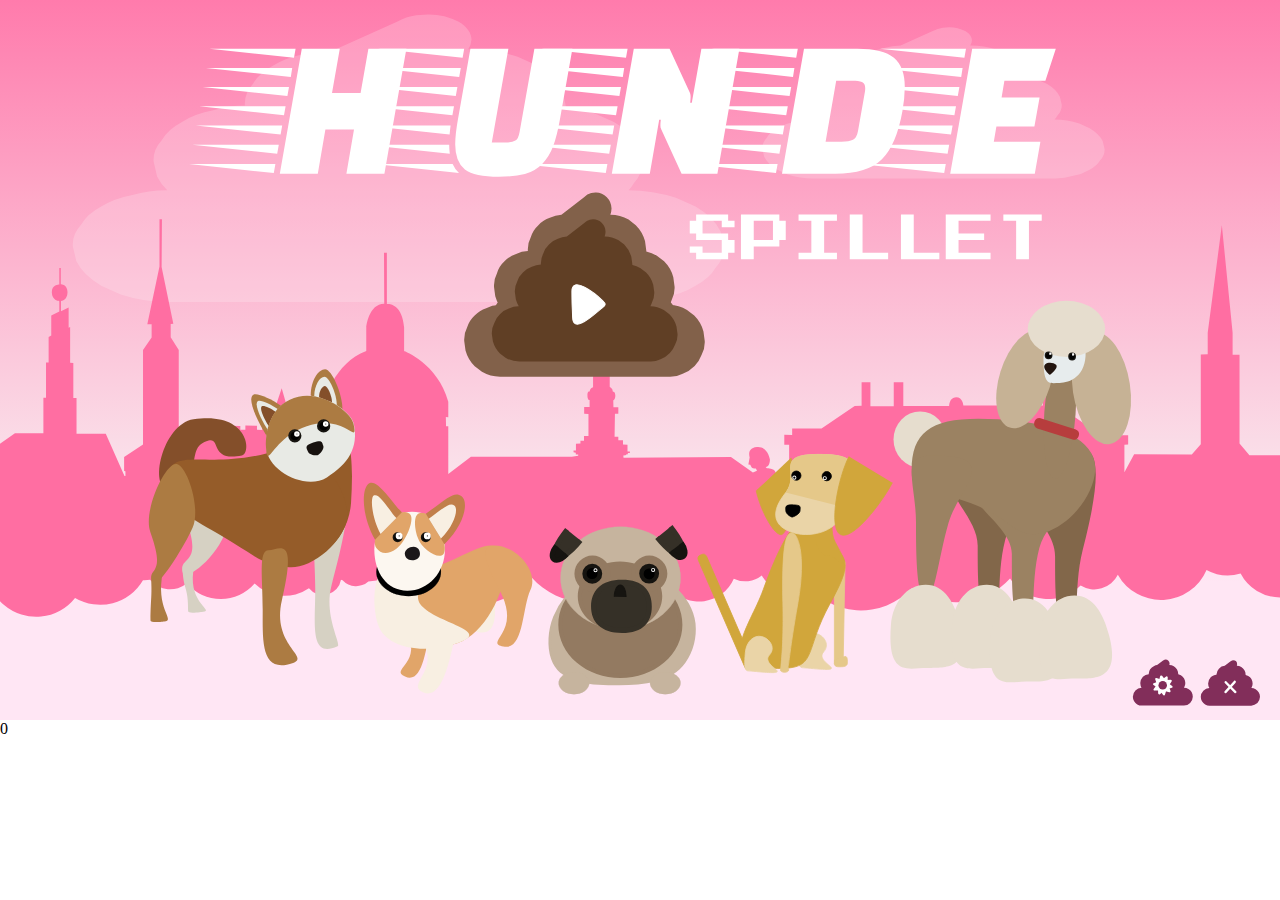
==== commit 4943d17f: "working: start screen, game screen, cloud animations" ====
--- a/index.html
+++ b/index.html
@@ -12,14 +12,14 @@
 
     <div id="screen">
         <div id="menu_background" class="hide"></div>
-        <div id="game">
-            <div id="game_background" class="hide"></div>
+        <div id="game" class="show">
+            <div id="game_background" class="show"></div>
 
             <div id="game_elements" class="hide">
 
                 <!-- Corgi -->
-                <div id="Corgi_1" class="hide"></div>
-                <div id="Lort_Interaktiv_Corgi_1" class="hide"></div>
+                <div id="Corgi_1" class="show"></div>
+                <div id="Lort_Interaktiv_Corgi_1" class="show"></div>
 
                 <div id="Corgi_2" class="hide"></div>
                 <div id="Lort_Interaktiv_Corgi_2" class="hide"></div>
@@ -78,23 +78,32 @@
             <div id="game_ui">
 
                 <!-- Point -->
-                <div id="Point_Square" class="hide"></div>
+                <div id="point">
+                    <span class="klap"></span>
+                    <span class="antal">0</span>
+                </div>
 
                 <!-- Time -->
-                <div id="Time_Square" class="hide"></div>
+                <div id="time"></div>
 
                 <!-- Life -->
-                <div id="Life_Square" class="hide"></div>
-                <div id="Lort_Plus_1" class="hide"></div>
-                <div id="Lort_Plus_2" class="hide"></div>
-                <div id="Lort_Plus_3" class="hide"> </div>
+                <div id="energy">
+                    <div id="Lort_Plus_1" class="lort_plus"></div>
+                    <div id="Lort_Plus_2" class="lort_plus"></div>
+                    <div id="Lort_Plus_3" class="lort_plus"></div>
+
+                    <div id="Lort_Minus_1" class="lort_minus"></div>
+                    <div id="Lort_Minus_2" class="lort_minus"></div>
+                    <div id="Lort_Minus_3" class="lort_minus"></div>
+                </div>
 
             </div>
+
         </div>
 
         <!-- TITELSKÆRM -->
         <div id="start" class="hide">
-            <div id="play" class="pulse"></div>
+            <div id="play"></div>
         </div>
 
         <!-- SETTINGS MENU -->
--- a/stylesheet.css
+++ b/stylesheet.css
@@ -640,10 +640,58 @@
 
 /********** TITELSKÆRM **********/
 
+.hide {
+    visibility: hidden;
+}
+
+.show {
+    visibility: visible;
+}
+
+.blur {
+    filter: blur(5px) brightness(80%);
+}
+
+.fade_out {
+    animation-name: fadeout_kf;
+    animation-duration: .5s;
+    animation-iteration-count: 1;
+    animation-fill-mode: forwards;
+}
+
+@keyframes fadeout_kf {
+    0% {
+        opacity: 1;
+    }
+
+    100% {
+        opacity: 0;
+    }
+}
+
+.pulse {
+    animation-name: pulse_kf;
+    animation-duration: 0.7s;
+    animation-iteration-count: infinite;
+    animation-direction: alternate;
+    animation-timing-function: ease-in;
+}
+
+
+@keyframes pulse_kf {
+    0% {
+        transform: scale(0.97);
+    }
+
+    100% {
+        transform: scale(1);
+    }
+}
 
 #start {
     background-image: url(grafik/startskaerm.svg);
     position: absolute;
+
     width: 100vw;
     height: 56.25vw;
     background-size: 100%;
